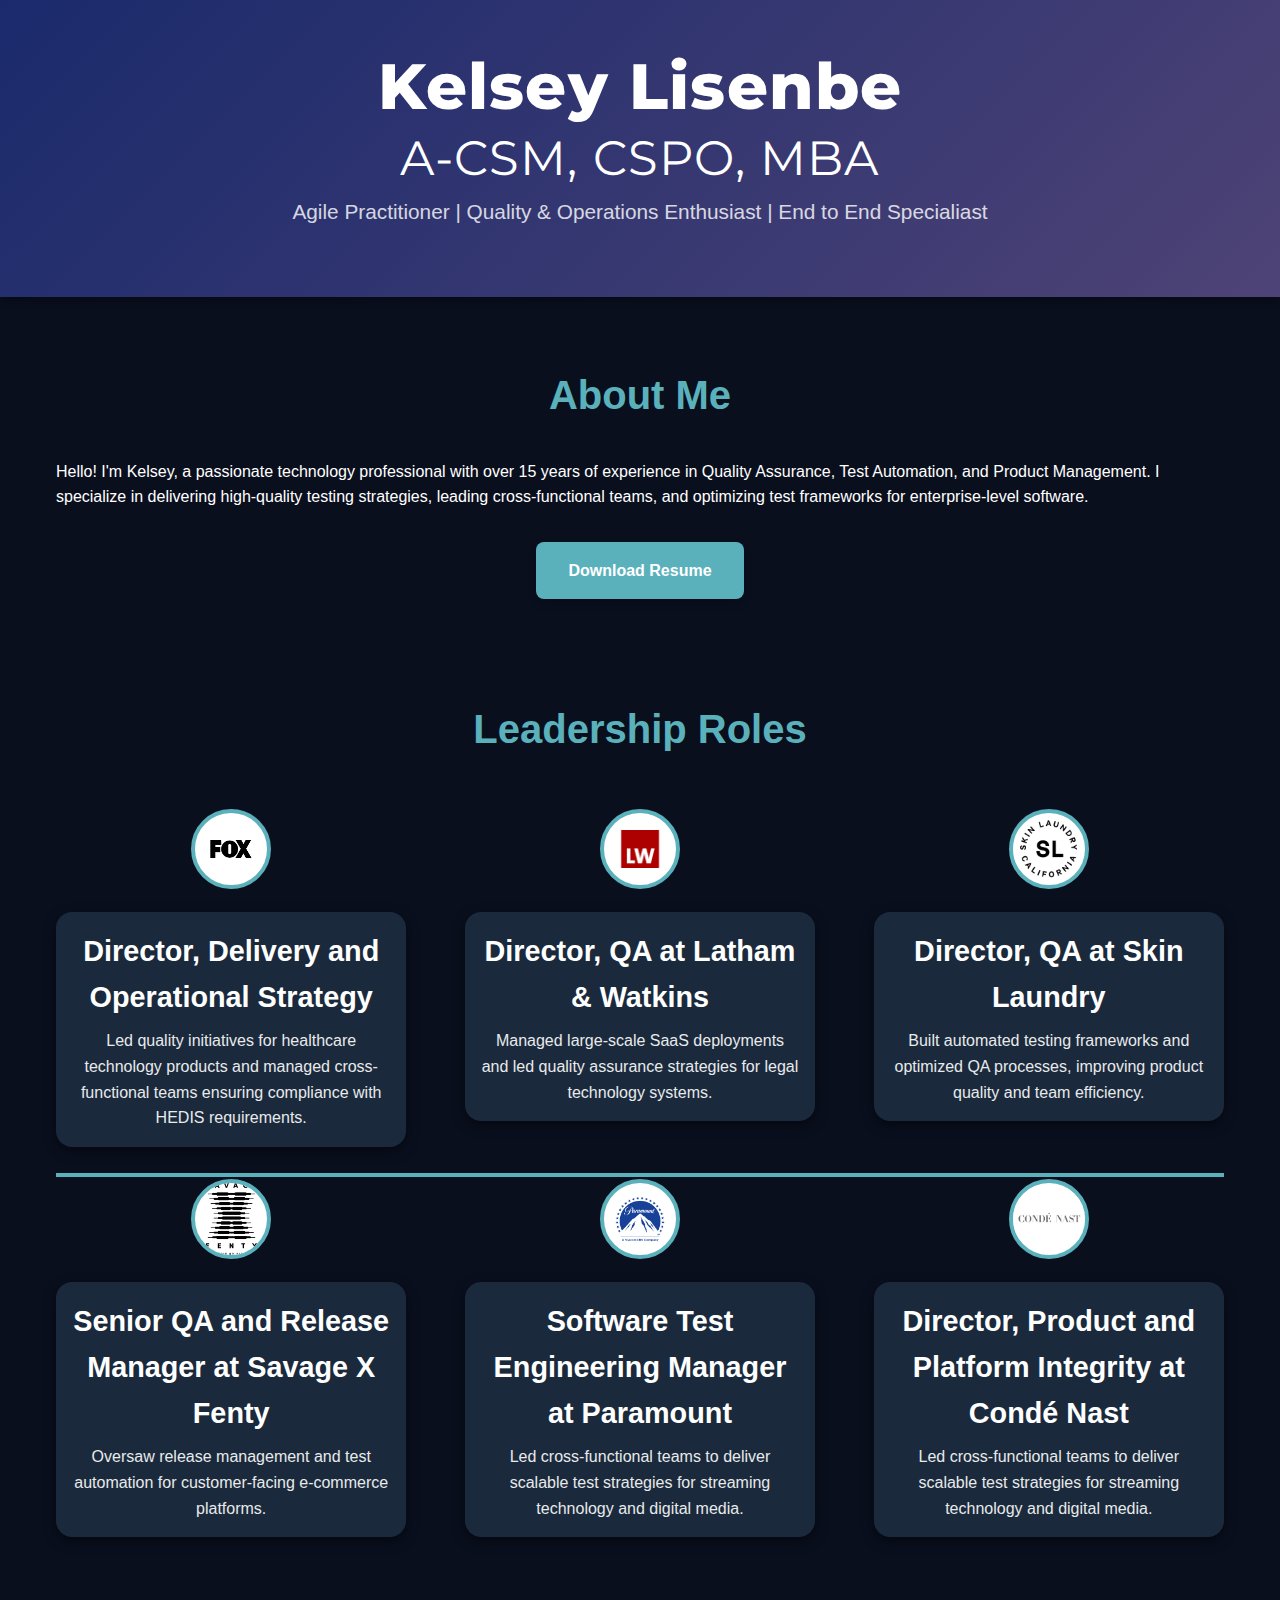
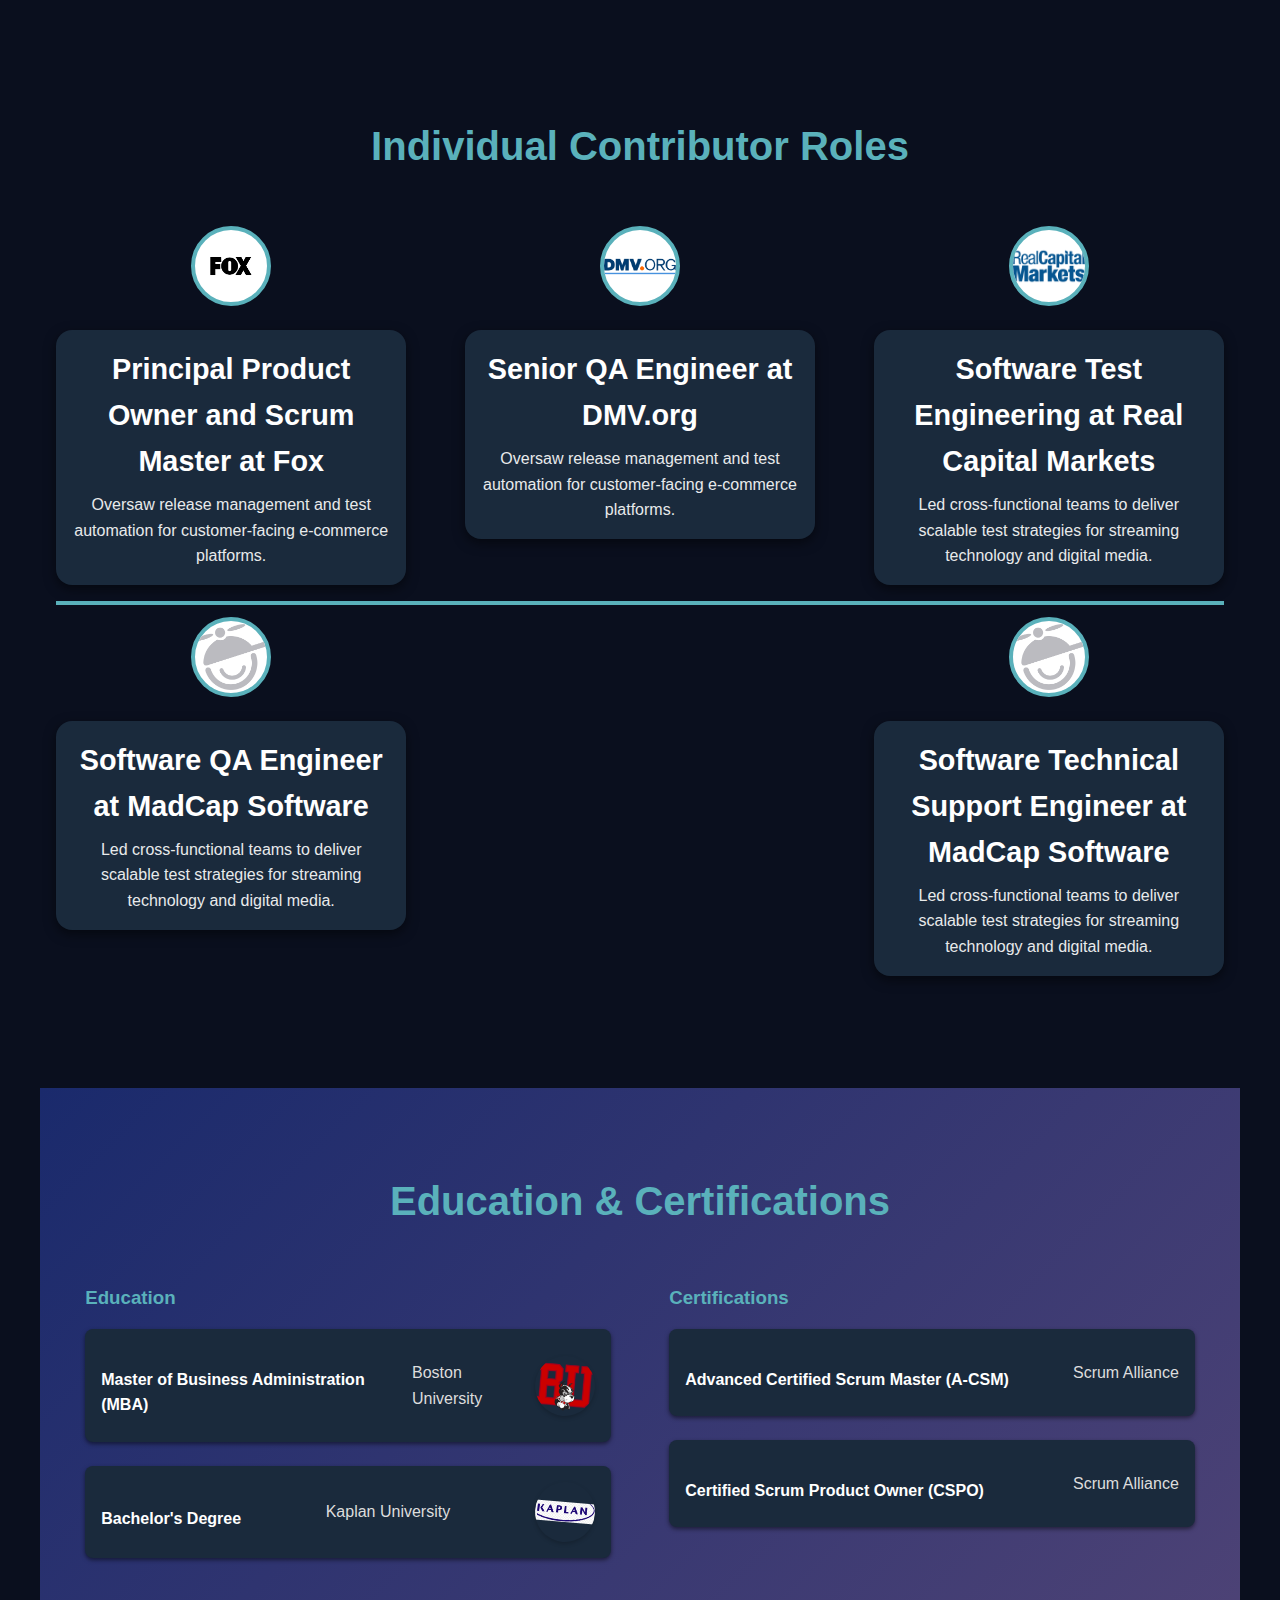
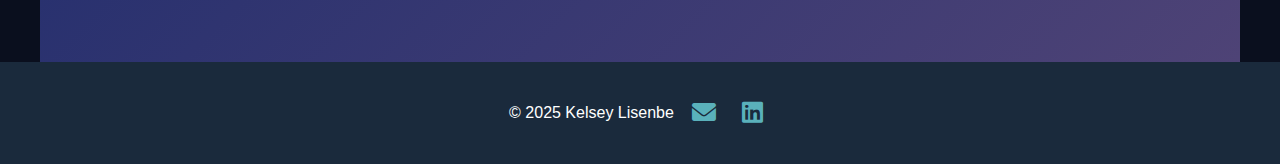
==== index.html @ da620f13 "styles, school image addition" ====
<!DOCTYPE html>
<html lang="en">
<head>
  <meta charset="UTF-8">
  <meta name="viewport" content="width=device-width, initial-scale=1.0">
  <title>Kelsey Lisenbe's Portfolio</title>
  <link rel="stylesheet" href="css/styles.css">
  <link rel="preconnect" href="https://fonts.googleapis.com">
  <link rel="apple-touch-icon" sizes="180x180" href="apple-touch-icon.png">
  <link rel="stylesheet" href="https://cdnjs.cloudflare.com/ajax/libs/font-awesome/6.0.0/css/all.min.css" integrity="sha512-9usAa10IRO0HhonpyAIVpjrylPvoDwiPUiKdWk5t3PyolY1cOd4DSE0Ga+ri4AuTroPR5aQvXU9xC6qOPnzFeg==" crossorigin="anonymous" referrerpolicy="no-referrer" />
<link rel="icon" type="image/png" sizes="32x32" href="favicon-32x32.png">
<link rel="icon" type="image/png" sizes="16x16" href="favicon-16x16.png">
<link rel="manifest" href="site.webmanifest">
<link rel="preconnect" href="https://fonts.gstatic.com" crossorigin>
<link href="https://fonts.googleapis.com/css2?family=Montserrat:wght@400;600&family=Roboto:wght@400;500&display=swap" rel="stylesheet">

</head>
<!-- Google tag (gtag.js) -->
<script async src="https://www.googletagmanager.com/gtag/js?id=G-4K4N33G98V"></script>
<script>
  window.dataLayer = window.dataLayer || [];
  function gtag(){dataLayer.push(arguments);}
  gtag('js', new Date());

  gtag('config', 'G-4K4N33G98V');
</script>
<body>

  <header>
    <h1>Kelsey Lisenbe<br><span class="certifications">A-CSM, CSPO, MBA</span></h1>
    <p> Agile Practitioner | Quality & Operations Enthusiast | End to End Specialiast</p>
</header>

<section id="about">
  <h2>About Me</h2>
  <p>Hello! I'm Kelsey, a passionate technology professional with over 15 years of experience in Quality Assurance, Test Automation, and Product Management. I specialize in delivering high-quality testing strategies, leading cross-functional teams, and optimizing test frameworks for enterprise-level software.</p>
  <div class="resume-container">
      <a href="./files/Kelsey Lisenbe_Ops.pdf" download="Kelsey_Lisenbe_Resume.pdf" class="resume-button">Download Resume</a>
  </div>
</section>


  <!-- Leadership Roles Timeline -->
  <section id="timeline-leadership" class="timeline-section">
    <h2>Leadership Roles</h2>
    <div class="timeline">

      <div class="timeline-item">
        <div class="timeline-icon">
          <img src="images/fox.png" alt="Insulet">
        </div>
        <div class="timeline-content">
          <h3>Director, Delivery and Operational Strategy</h3>
          <p>Led quality initiatives for healthcare technology products and managed cross-functional teams ensuring compliance with HEDIS requirements.</p>
        </div>
      </div>

   

      <div class="timeline-item">
        <div class="timeline-icon">
          <img src="images/latham-watkins.png" alt="Latham & Watkins">
        </div>
        <div class="timeline-content">
          <h3>Director, QA at Latham & Watkins</h3>
          <p>Managed large-scale SaaS deployments and led quality assurance strategies for legal technology systems.</p>
        </div>
      </div>

      <div class="timeline-item">
        <div class="timeline-icon">
          <img src="images/sl.png" alt="Skin Laundry">
        </div>
        <div class="timeline-content">
          <h3>Director, QA at Skin Laundry</h3>
          <p>Built automated testing frameworks and optimized QA processes, improving product quality and team efficiency.</p>
        </div>
      </div>

      <div class="timeline-item">
        <div class="timeline-icon">
          <img src="images/sxf.png" alt="Savage X Fenty">
        </div>
        <div class="timeline-content">
          <h3>Senior QA and Release Manager at Savage X Fenty</h3>
          <p>Oversaw release management and test automation for customer-facing e-commerce platforms.</p>
        </div>
      </div>

      <div class="timeline-item">
        <div class="timeline-icon">
          <img src="images/paramount.png" alt="Paramount">
        </div>
        <div class="timeline-content">
          <h3>Software Test Engineering Manager at Paramount</h3>
          <p>Led cross-functional teams to deliver scalable test strategies for streaming technology and digital media.</p>
        </div>
      </div>

      <div class="timeline-item">
        <div class="timeline-icon">
          <img src="images/cn.png" alt="Condé Nast">
        </div>
        <div class="timeline-content">
          <h3>Director, Product and Platform Integrity at Condé Nast</h3>
          <p>Led cross-functional teams to deliver scalable test strategies for streaming technology and digital media.</p>
        </div>
      </div>

    </div>
  </section>

  <!-- Individual Contributor Roles Timeline -->
  <section id="timeline-ic" class="timeline-section">
    <h2>Individual Contributor Roles</h2>
    <div class="timeline">

        <div class="timeline-item">
            <div class="timeline-icon">
              <img src="images/fox.png" alt="fox">
            </div>
            <div class="timeline-content">
              <h3>Principal Product Owner and Scrum Master at Fox</h3>
              <p>Oversaw release management and test automation for customer-facing e-commerce platforms.</p>
            </div>
          </div>


      <div class="timeline-item">
        <div class="timeline-icon">
          <img src="images/dmvorg.gif" alt="dmv.org">
        </div>
        <div class="timeline-content">
          <h3>Senior QA Engineer at DMV.org</h3>
          <p>Oversaw release management and test automation for customer-facing e-commerce platforms.</p>
        </div>
      </div>

      <div class="timeline-item">
        <div class="timeline-icon">
          <img src="images/rcm.png" alt="Real Capital Markets">
        </div>
        <div class="timeline-content">
          <h3>Software Test Engineering at Real Capital Markets</h3>
          <p>Led cross-functional teams to deliver scalable test strategies for streaming technology and digital media.</p>
        </div>
      </div>

      <div class="timeline-item">
        <div class="timeline-icon">
          <img src="images/mc.png" alt="Madcap Software">
        </div>
        <div class="timeline-content">
          <h3>Software QA Engineer at MadCap Software</h3>
          <p>Led cross-functional teams to deliver scalable test strategies for streaming technology and digital media.</p>
        </div>
      </div>
      

      <div class="timeline-item">
        <div class="timeline-icon">
          <img src="images/mc.png" alt="Madcap Software">
        </div>
        <div class="timeline-content">
          <h3>Software Technical Support Engineer at MadCap Software</h3>
          <p>Led cross-functional teams to deliver scalable test strategies for streaming technology and digital media.</p>
        </div>
      </div>

      


    </div>
  </section>

  <section id="education-certifications" class="section">
    <h2>Education & Certifications</h2>
    <div class="education-certifications-container">
        <div class="education">
            <h3>Education</h3>
            <div class="item">
                <h4>Master of Business Administration (MBA)</h4>
                <p>Boston University</p>
                <div class="image-container">
                    <img src="images/Boston-U.png" alt="Boston University Logo">
                </div>
            </div>
            <div class="item">
                <h4>Bachelor's Degree</h4>
                <p>Kaplan University</p>
                <div class="image-container">
                    <img src="images/kaplan.png" alt="Kaplan University Logo">
                </div>
            </div>
        </div>
        <div class="certification-list">
            <h3>Certifications</h3>
            <div class="item">
                <h4>Advanced Certified Scrum Master (A-CSM)</h4>
                <p>Scrum Alliance</p>
            </div>
            <div class="item">
                <h4>Certified Scrum Product Owner (CSPO)</h4>
                <p>Scrum Alliance</p>
            </div>
        </div>
    </div>
    </section>

<footer>
  <p>&copy; 2025 Kelsey Lisenbe
      <a href="mailto:klbrynn@gmail.com" title="Email Me">
          <i class="fas fa-envelope"></i>
      </a>
      <a href="https://www.linkedin.com/in/kelseylisenbe" title="LinkedIn">
          <i class="fab fa-linkedin"></i>
      </a>
  </p>
</footer>



</body>
</html>
---- css/styles.css ----
body {
  font-family: 'Arial', sans-serif;
  margin: 0;
  padding: 0;
  background: #0A0F1E;
  color: #fff;
  line-height: 1.6;
  overflow-x: hidden;
  box-sizing: border-box;
}

header h1 .certifications {
  display: block;
  /* Ensures it takes up its own line */
  margin-top: 5px;
  /* Adds space between name and certs */
  font-size: 0.75em;
  font-weight: normal;
}

*,
*::before,
*::after {
  box-sizing: inherit;
}

header {
  text-align: center;
  padding: 3rem 1rem;
  /* Increased padding for better spacing */
  background: linear-gradient(135deg, #1A2A6C, #4E4376);
  box-shadow: 0 4px 8px rgba(0, 0, 0, 0.3);
  transition: padding 0.3s ease;
}

header h1 {
  font-family: 'Montserrat', sans-serif;
  /* Modern font */
  font-size: clamp(2.5rem, 6vw, 4rem);
  /* Fluid font size */
  margin: 0 0 0.5rem 0;
  /* Added bottom margin */
  font-weight: 800;
  letter-spacing: 1.2px;
  line-height: 1.2;
  transition: font-size 0.3s ease;
}

header p {
  font-family: 'Raleway', sans-serif;
  /* Modern font */
  font-size: clamp(1rem, 2.5vw, 1.3rem);
  /* Fluid font size */
  margin-top: 0.5rem;
  opacity: 0.8;
  transition: font-size 0.3s ease;
}

section {
  padding: 2rem 1rem;
  max-width: 1200px;
  margin: 0 auto;
}

h2 {
  text-align: center;
  font-size: 2.5rem;
  margin-bottom: 2rem;
  color: #5AB1BB;
  font-weight: 900;
}

.timeline-section {
  margin-bottom: 4rem;
}

.timeline {
  display: flex;
  justify-content: space-between;
  position: relative;
  flex-wrap: wrap;
}

.timeline::before {
  content: '';
  position: absolute;
  top: 50%;
  left: 0;
  right: 0;
  height: 4px;
  background: #5AB1BB;
  z-index: 1;
}

.timeline-item {
  position: relative;
  width: 30%;
  margin: 1rem 0;
  text-align: center;
  z-index: 2;
  transition: transform 0.3s ease;
}

.timeline-item:hover {
  transform: translateY(-10px);
}

.timeline-icon img {
  width: 80px;
  height: 80px;
  border-radius: 50%;
  border: 4px solid #5AB1BB;
  background: #fff;
  object-fit: contain;
}

.timeline-content {
  background: #1A2A3C;
  padding: 1rem;
  border-radius: 16px;
  box-shadow: 0 4px 12px rgba(0, 0, 0, 0.5);
  margin-top: 1rem;
}

.timeline-content h3 {
  margin: 0 0 0.5rem;
  font-size: 1.8rem;
  font-weight: 800;
}

.timeline-content p {
  margin: 0;
  font-size: 1rem;
  opacity: 0.9;
}

footer {
  text-align: center;
  padding: 1rem 0;
  background: #1A2A3C;
}

.item {
  display: flex; /* Use flexbox for layout */
  align-items: center; /* Vertically align items */
  justify-content: space-between; /* Distribute space evenly */
  position: relative;
  padding: 1rem;
  background-color: #1A2A3C;
  border-radius: 8px;
  box-shadow: 0 2px 4px rgba(0, 0, 0, 0.5);
  margin-bottom: 1.5rem;
}

.item h4 {
  margin-bottom: 0.5rem;
  font-weight: 600;
  color: white;
}

.item p {
  margin: 0;
  color: #ddd;
}

.image-container {
  width: 60px; /* Adjust as needed */
  height: 60px; /* Adjust as needed */
  border-radius: 50%;
  overflow: hidden;
  transform: rotate(5deg);
  box-shadow: 0 2px 4px rgba(0, 0, 0, 0.2);
  flex-shrink: 0; /* Prevent image container from shrinking */
}

.image-container img {
  width: 100%;
  height: 100%;
  object-fit: contain;
}

/* Responsive Design (adjust as needed) */
@media (max-width: 768px) {
  .image-container {
      width: 50px;
      height: 50px;
      transform: rotate(0); /* Remove rotation on mobile */
  }
}

/* Responsive Design */
@media (max-width: 1024px) {
  .timeline-item {
    width: 45%;
    text-align: center;
    padding-left: 0;
  }
}

@media (max-width: 768px) {
  header {
    padding: 2.5rem 1rem;
  }

  header h1 {
    margin-bottom: 0.3rem;
  }

  .timeline {
    flex-direction: column;
    gap: 1.5rem;
  }

  .timeline::before {
    left: 50%;
    right: auto;
    height: calc(100% - 2rem);
    width: 4px;
    transform: translateX(-50%);
    top: 0;
  }

  .timeline-item {
    width: 100%;
    padding-left: 0;
    text-align: center;
  }

  .timeline-item:first-child {
    margin-top: 0;
  }

  .timeline-icon img {
    width: 70px;
    height: 70px;
  }
}

@media (max-width: 480px) {
  header {
    padding: 2rem 1rem;
  }

  header h1 {
    margin-bottom: 0.2rem;
  }

  .timeline-content h3 {
    font-size: 1.5rem;
  }

  .timeline-content p {
    font-size: 0.9rem;
  }

  .timeline-item {
    padding-left: 0;
    text-align: center;
  }

  .timeline-icon img {
    width: 60px;
    height: 60px;
  }

  .timeline::before {
    height: calc(100% - 2rem);
    top: 0;
  }
}

#actions {
  text-align: center;
  padding: 2rem 1rem;
}

.actions-container {
  display: inline-block;
  /* Makes it take only needed space */
}

.resume-button {
  display: inline-block;
  padding: 1rem 2rem;
  background-color: #5AB1BB;
  /* Or any color you like */
  color: white;
  text-decoration: none;
  border-radius: 8px;
  font-weight: 600;
  transition: background-color 0.3s ease, transform 0.2s ease;
  box-shadow: 0 4px 8px rgba(0, 0, 0, 0.2);
}

.resume-button:hover {
  background-color: #4A98A2;
  /* Slightly darker on hover */
  transform: translateY(-3px);
  box-shadow: 0 6px 10px rgba(0, 0, 0, 0.3);
}

/* Mobile Responsiveness */
@media (max-width: 600px) {
  .resume-button {
    padding: 0.8rem 1.5rem;
    font-size: 0.9rem;
  }
}

#about {
  position: relative;
  /* Needed for absolute positioning of button on smaller screens*/
}

.resume-container {
  text-align: center;
  /* Center the button */
  margin-top: 2rem;
  /* Add some space above the button */
}

.resume-button {
  display: inline-block;
  padding: 1rem 2rem;
  background-color: #5AB1BB;
  color: white;
  text-decoration: none;
  border-radius: 8px;
  font-weight: 600;
  transition: background-color 0.3s ease, transform 0.2s ease;
  box-shadow: 0 4px 8px rgba(0, 0, 0, 0.2);
}

.resume-button:hover {
  background-color: #4A98A2;
  transform: translateY(-3px);
  box-shadow: 0 6px 10px rgba(0, 0, 0, 0.3);
}

/* Mobile Responsiveness */
@media (max-width: 600px) {
  .resume-button {
    padding: 0.8rem 1.5rem;
    font-size: 0.9rem;
  }

  .resume-container {
    position: absolute;
    bottom: 10px;
    left: 50%;
    transform: translateX(-50%);
    width: 100%;
  }

  #about p {
    margin-bottom: 70px;
    /* give space for the button */
  }
}

footer a {
  color: #5AB1BB;
  /* A color that matches your theme */
  text-decoration: none;
  /* Remove underline */
  font-weight: 600;
  /* Make it slightly bolder */
  transition: color 0.3s ease;
  /* Smooth color transition on hover */
}

footer a:hover {
  color: #4A98A2;
  /* Slightly darker on hover */
}


#education-certifications {
  background: linear-gradient(135deg, #1A2A6C, #4E4376);
  /* matching header gradient */
  padding: 3rem 1rem;
  color: white;
  /* matching header text color */
}

#education-certifications h2 {
  text-align: center;
  margin-bottom: 2rem;
  color: #5AB1BB;
  font-weight: 700;
}

.education-certifications-container {
  display: flex;
  justify-content: space-around;
  flex-wrap: wrap;
  max-width: 1200px;
  margin: 0 auto;
}

.education,
.certification-list {
  width: 45%;
  margin-bottom: 2rem;
}

.education h3,
.certification-list h3 {
  font-weight: 600;
  margin-bottom: 1rem;
  color: #5AB1BB;
}

.item {
  margin-bottom: 1.5rem;
  padding: 1rem;
  background-color: #1A2A3C;
  /* matching timeline item background */
  border-radius: 8px;
  box-shadow: 0 2px 4px rgba(0, 0, 0, 0.5);
}

.item h4 {
  margin-bottom: 0.5rem;
  font-weight: 600;
  color: white;
}

.item p {
  margin: 0;
  color: #ddd;
}

/* Responsive Design */
@media (max-width: 768px) {

  .education,
  .certification-list {
    width: 100%;
  }

  @media (max-width: 768px) {
    .image-container {
      position: static;
      /* Remove absolute positioning on mobile */
      margin-top: 1rem;
      width: 60px;
      height: 60px;
      transform: rotate(0);
      /* Remove rotation on mobile */
    }
  }
}

footer a {
  color: #5AB1BB;
  text-decoration: none;
  font-size: 1.5rem;
  /* Adjust icon size */
  margin: 0 0.5rem;
  /* Add spacing between icons */
  transition: color 0.3s ease;
}

footer a:hover {
  color: #4A98A2;
}

footer p {
  display: flex;
  /*Use flexbox to align items*/
  justify-content: center;
  /*center the icons*/
  align-items: center;
  /*center the icons*/
  gap: 10px;
  /* add space between text and icons */
}
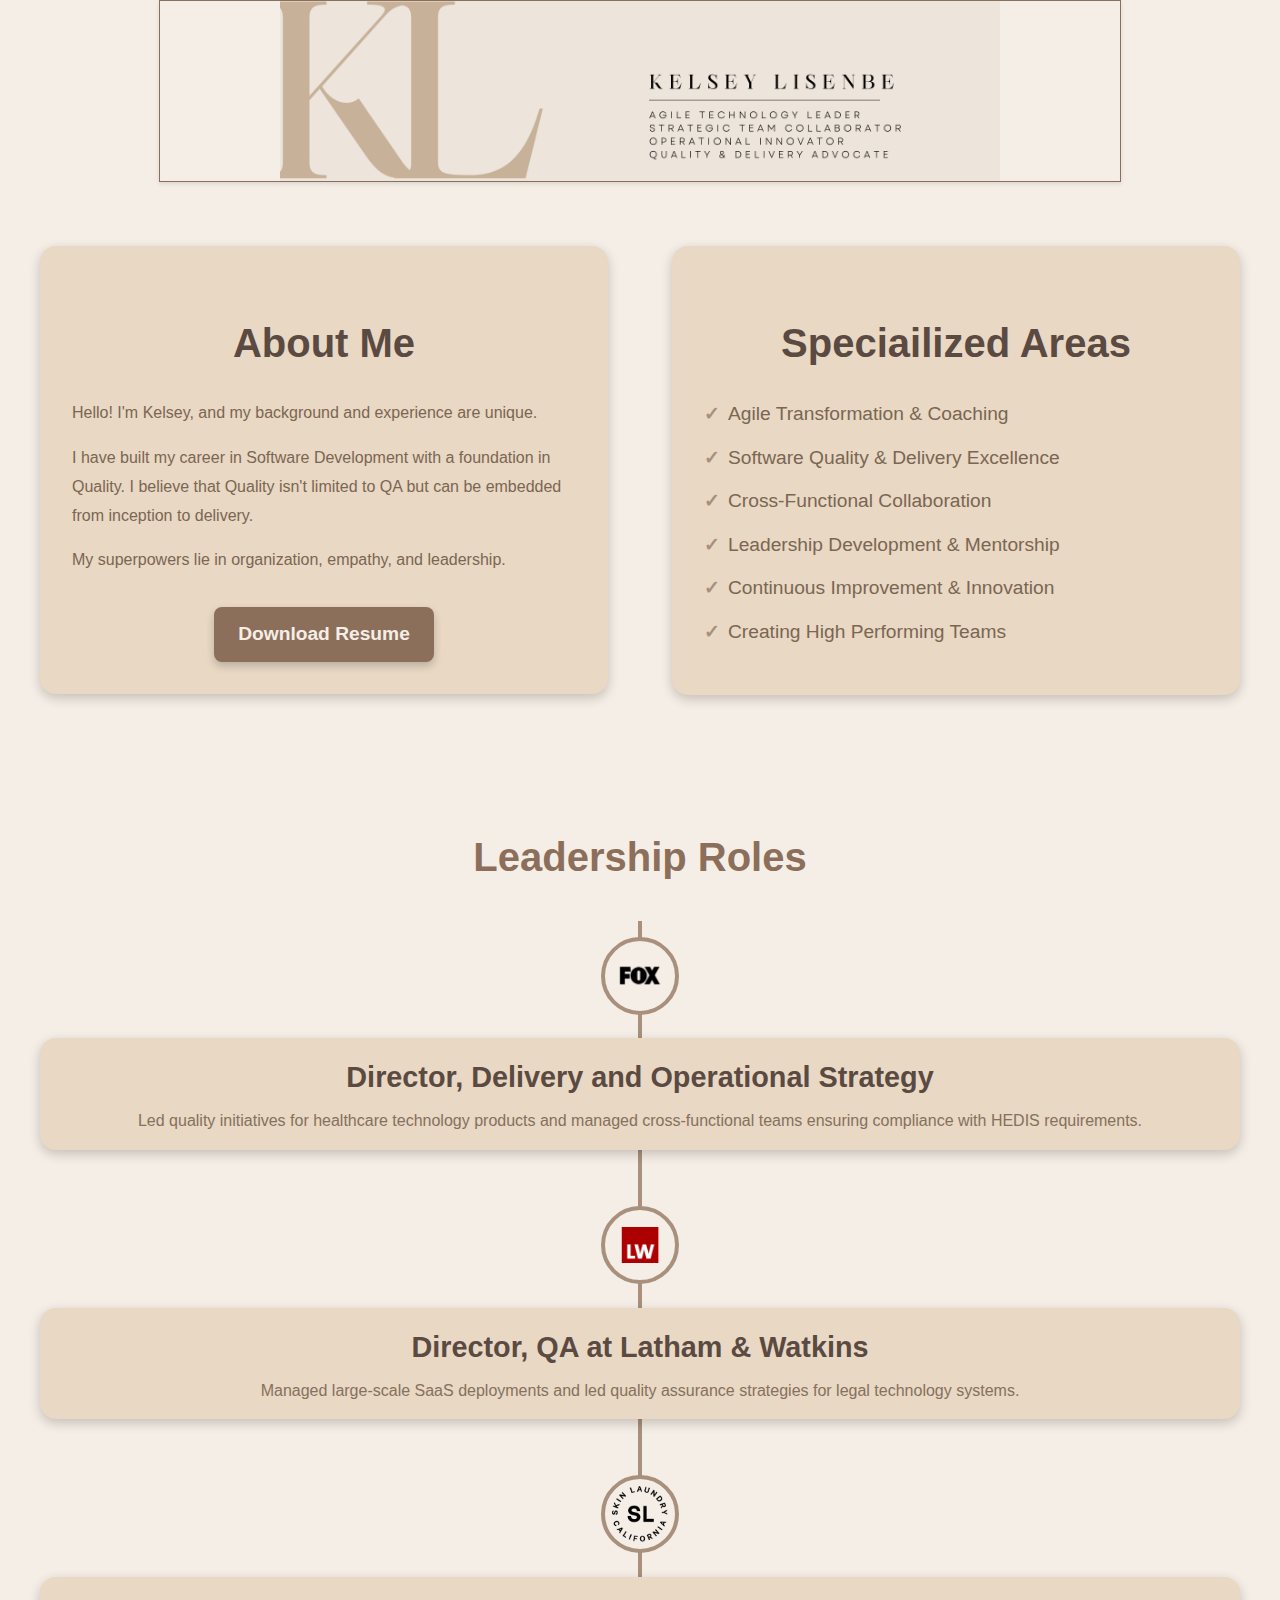
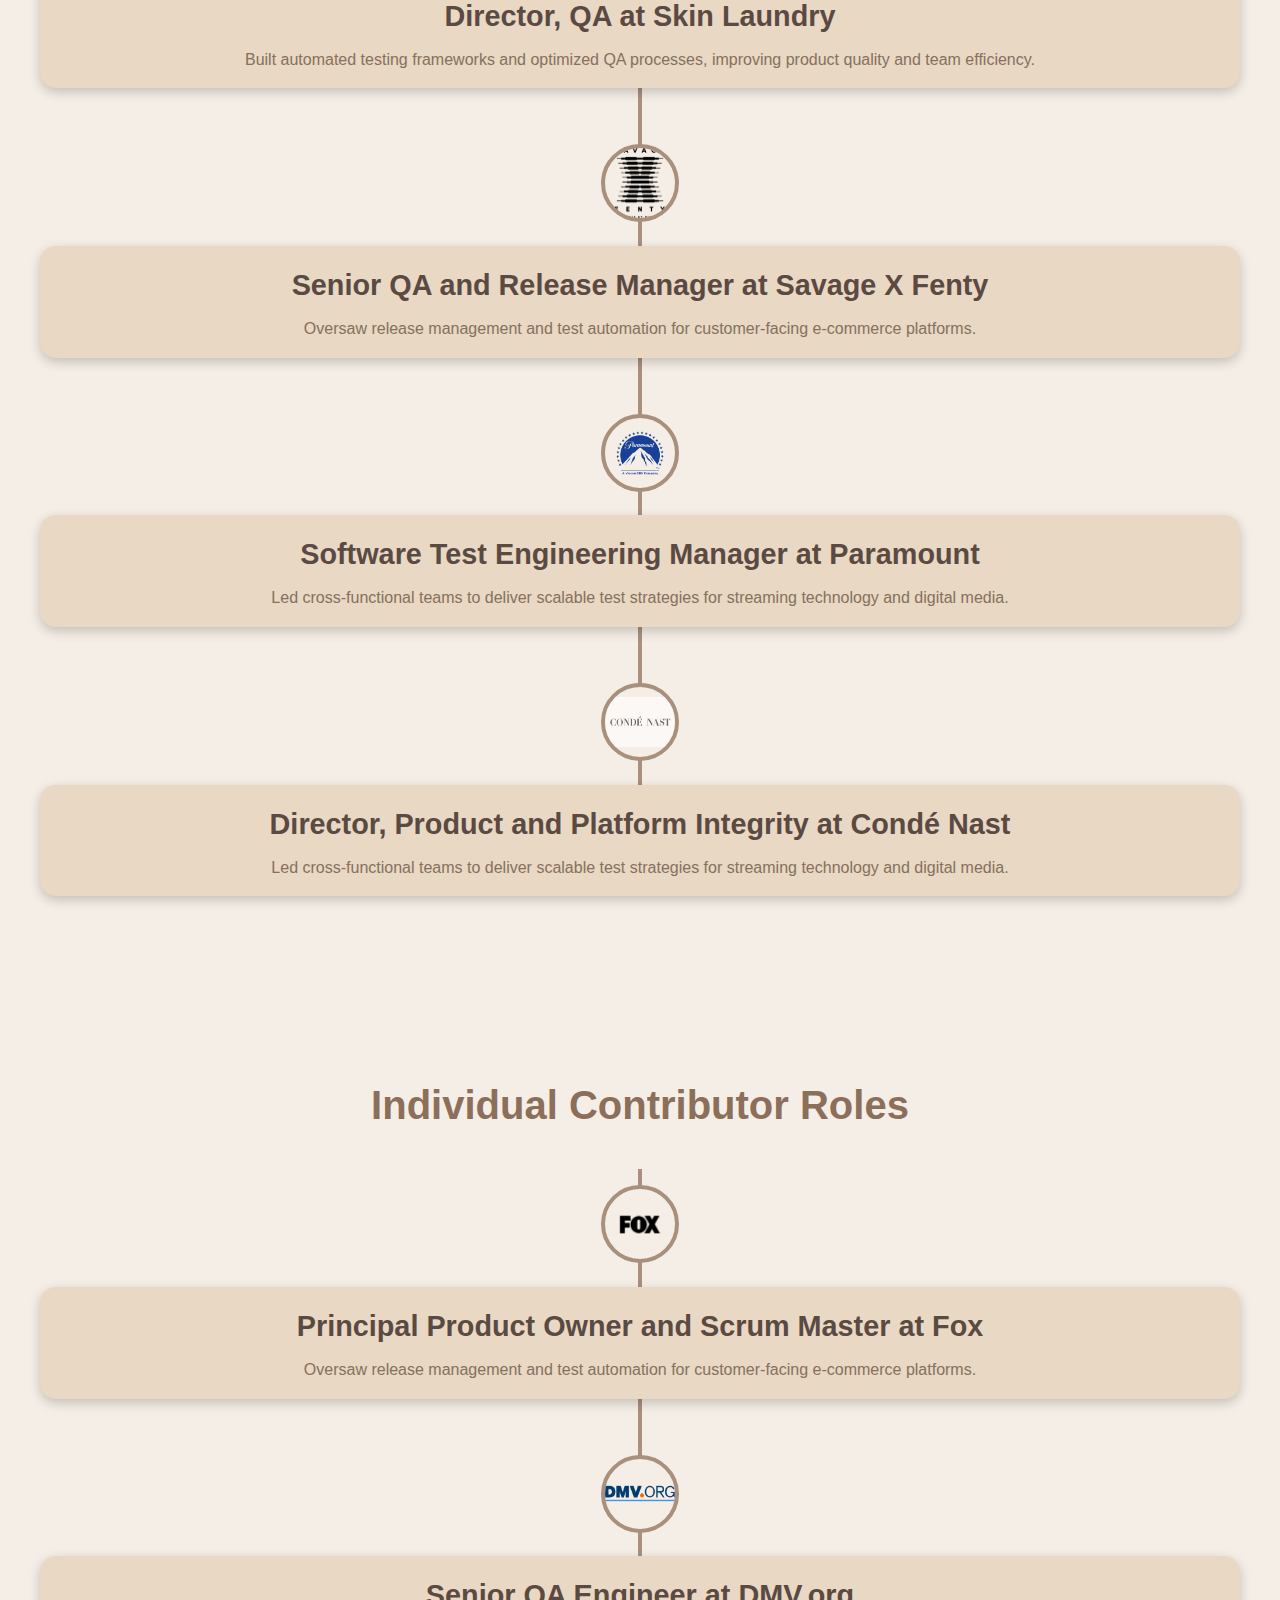
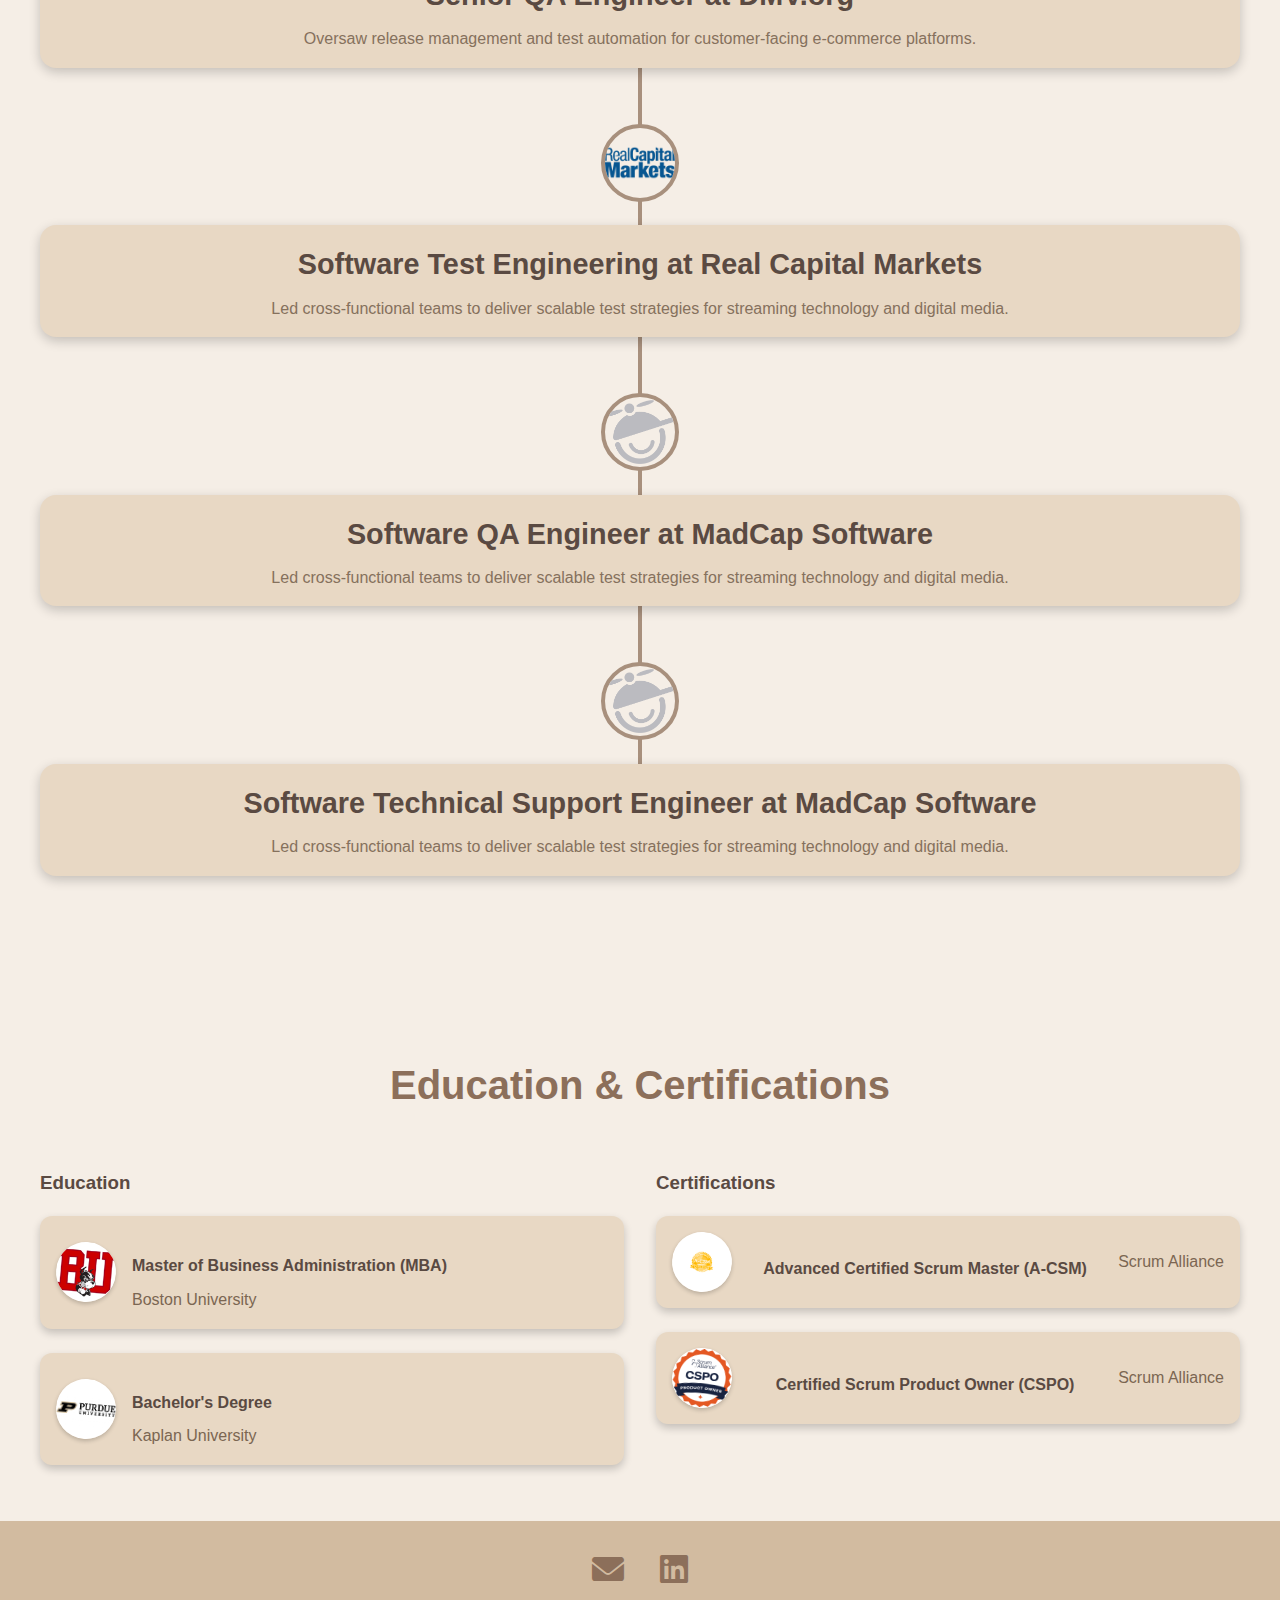
==== commit ab6e9afc: "certs upload, style revamp" ====
--- a/index.html
+++ b/index.html
@@ -27,15 +27,32 @@
 <body>
 
   <header>
-    <h1>Kelsey Lisenbe<br><span class="certifications">A-CSM, CSPO, MBA</span></h1>
-    <p> Agile Practitioner | Quality & Operations Enthusiast | End to End Specialiast</p>
-</header>
-
-<section id="about">
-  <h2>About Me</h2>
-  <p>Hello! I'm Kelsey, a passionate technology professional with over 15 years of experience in Quality Assurance, Test Automation, and Product Management. I specialize in delivering high-quality testing strategies, leading cross-functional teams, and optimizing test frameworks for enterprise-level software.</p>
-  <div class="resume-container">
+    <img src="images/Kelsey Lisenbe (1).png" class="banner">
+   </header>
+
+<section id="about-container">
+  <!-- Left Section: About -->
+  <div id="about">
+    <h2>About Me</h2>
+    <p>Hello! I'm Kelsey, and my background and experience are unique.</p>
+    <p>I have built my career in Software Development with a foundation in Quality. I believe that Quality isn't limited to QA but can be embedded from inception to delivery.</p>
+    <p>My superpowers lie in organization, empathy, and leadership.</p>
+    <div class="resume-container">
       <a href="./files/Kelsey Lisenbe_Ops.pdf" download="Kelsey_Lisenbe_Resume.pdf" class="resume-button">Download Resume</a>
+    </div>
+  </div>
+
+  <!-- Right Section: Focus Areas -->
+  <div id="focus-areas">
+    <h2>Speciailized Areas</h2>
+    <ul>
+      <li>Agile Transformation & Coaching</li>
+      <li>Software Quality & Delivery Excellence</li>
+      <li>Cross-Functional Collaboration</li>
+      <li>Leadership Development & Mentorship</li>
+      <li>Continuous Improvement & Innovation</li>
+      <li>Creating High Performing Teams</li>
+    </ul>
   </div>
 </section>
 
@@ -176,41 +193,56 @@
   <section id="education-certifications" class="section">
     <h2>Education & Certifications</h2>
     <div class="education-certifications-container">
+        <!-- Education Section -->
         <div class="education">
             <h3>Education</h3>
             <div class="item">
-                <h4>Master of Business Administration (MBA)</h4>
-                <p>Boston University</p>
                 <div class="image-container">
                     <img src="images/Boston-U.png" alt="Boston University Logo">
                 </div>
-            </div>
-            <div class="item">
-                <h4>Bachelor's Degree</h4>
-                <p>Kaplan University</p>
+                <div class="text-content">
+                    <h4>Master of Business Administration (MBA)</h4>
+                    <p>Boston University</p>
+                </div>
+            </div>
+            <div class="item">
                 <div class="image-container">
-                    <img src="images/kaplan.png" alt="Kaplan University Logo">
-                </div>
-            </div>
-        </div>
+                    <img src="images/purdue.png" alt="Kaplan University Logo">
+                </div>
+                <div class="text-content">
+                    <h4>Bachelor's Degree</h4>
+                    <p>Kaplan University</p>
+                </div>
+            </div>
+        </div>
+
+        <!-- Certifications Section -->
         <div class="certification-list">
             <h3>Certifications</h3>
             <div class="item">
+              <div class="image-container">
+                <img src="images/acsm.png" alt="Advanced Certified Scrum Master">
+            </div class="text-content">
                 <h4>Advanced Certified Scrum Master (A-CSM)</h4>
                 <p>Scrum Alliance</p>
             </div>
             <div class="item">
+              <div class="image-container">
+                <img src="images/sa-cspo-600.webp" alt="Certified Product Owner">
+            </div class="text-content">
                 <h4>Certified Scrum Product Owner (CSPO)</h4>
                 <p>Scrum Alliance</p>
             </div>
         </div>
     </div>
-    </section>
+</section>
+
+
 
 <footer>
-  <p>&copy; 2025 Kelsey Lisenbe
+  <p>
       <a href="mailto:klbrynn@gmail.com" title="Email Me">
-          <i class="fas fa-envelope"></i>
+          <i class="fa	 fa-envelope"></i>
       </a>
       <a href="https://www.linkedin.com/in/kelseylisenbe" title="LinkedIn">
           <i class="fab fa-linkedin"></i>
--- a/css/styles.css
+++ b/css/styles.css
@@ -2,58 +2,47 @@
   font-family: 'Arial', sans-serif;
   margin: 0;
   padding: 0;
-  background: #0A0F1E;
-  color: #fff;
+  background: #F5EEE6;
+  color: #5A4A42;
   line-height: 1.6;
   overflow-x: hidden;
   box-sizing: border-box;
 }
 
-header h1 .certifications {
-  display: block;
-  /* Ensures it takes up its own line */
-  margin-top: 5px;
-  /* Adds space between name and certs */
-  font-size: 0.75em;
-  font-weight: normal;
-}
-
-*,
-*::before,
-*::after {
-  box-sizing: inherit;
-}
-
 header {
   text-align: center;
-  padding: 3rem 1rem;
-  /* Increased padding for better spacing */
-  background: linear-gradient(135deg, #1A2A6C, #4E4376);
-  box-shadow: 0 4px 8px rgba(0, 0, 0, 0.3);
+  box-shadow: 0 2px 4px rgba(0, 0, 0, 0.1);
+  border: 1px solid #8C6F5A;
   transition: padding 0.3s ease;
+  max-width: 75%;
+  margin: 0 auto;
 }
 
 header h1 {
   font-family: 'Montserrat', sans-serif;
-  /* Modern font */
   font-size: clamp(2.5rem, 6vw, 4rem);
-  /* Fluid font size */
   margin: 0 0 0.5rem 0;
-  /* Added bottom margin */
   font-weight: 800;
   letter-spacing: 1.2px;
   line-height: 1.2;
+  color: #5A4A42;
   transition: font-size 0.3s ease;
 }
 
 header p {
   font-family: 'Raleway', sans-serif;
-  /* Modern font */
   font-size: clamp(1rem, 2.5vw, 1.3rem);
-  /* Fluid font size */
   margin-top: 0.5rem;
-  opacity: 0.8;
+  opacity: 0.9;
+  color: #7B6652;
   transition: font-size 0.3s ease;
+}
+
+.banner {
+  max-width: 75%;
+  height: auto;
+  display: block;
+  margin: 0 auto;
 }
 
 section {
@@ -66,7 +55,7 @@
   text-align: center;
   font-size: 2.5rem;
   margin-bottom: 2rem;
-  color: #5AB1BB;
+  color: #8C6F5A;
   font-weight: 900;
 }
 
@@ -88,7 +77,7 @@
   left: 0;
   right: 0;
   height: 4px;
-  background: #5AB1BB;
+  background: #A8907D;
   z-index: 1;
 }
 
@@ -109,16 +98,16 @@
   width: 80px;
   height: 80px;
   border-radius: 50%;
-  border: 4px solid #5AB1BB;
-  background: #fff;
+  border: 4px solid #A8907D;
+  background: #F5EEE6;
   object-fit: contain;
 }
 
 .timeline-content {
-  background: #1A2A3C;
+  background: #E8D8C4;
   padding: 1rem;
   border-radius: 16px;
-  box-shadow: 0 4px 12px rgba(0, 0, 0, 0.5);
+  box-shadow: 0 4px 12px rgba(0, 0, 0, 0.2);
   margin-top: 1rem;
 }
 
@@ -126,85 +115,176 @@
   margin: 0 0 0.5rem;
   font-size: 1.8rem;
   font-weight: 800;
+  color: #5A4A42;
 }
 
 .timeline-content p {
   margin: 0;
   font-size: 1rem;
   opacity: 0.9;
+  color: #7B6652;
+}
+
+.education-section {
+  margin-top: 4rem;
+}
+
+.education-container {
+  display: flex;
+  flex-wrap: wrap;
+  justify-content: space-around;
+  gap: 2rem;
+}
+
+.education-item {
+  background: #E8D8C4;
+  border-radius: 16px;
+  box-shadow: 0 4px 12px rgba(0, 0, 0, 0.2);
+  overflow: hidden;
+  max-width: 350px;
+  text-align: center;
+  transition: transform 0.3s ease;
+}
+
+.education-item:hover {
+  transform: translateY(-10px);
+}
+
+.education-image img {
+  width: 100%;
+  height: auto;
+  object-fit: cover;
+}
+
+.education-content {
+  padding: 1rem;
+}
+
+.education-content h3 {
+  font-size: 1.8rem;
+  font-weight: 800;
+  color: #5A4A42;
+  margin: 0 0 0.5rem;
+}
+
+.education-content p {
+  margin: 0;
+  font-size: 1rem;
+  color: #7B6652;
 }
 
 footer {
   text-align: center;
   padding: 1rem 0;
-  background: #1A2A3C;
+  background: #D2BBA0;
+}
+
+footer .fa {
+  font-size: 2rem; /* Adjust this size as needed */
+  margin: 0 1rem; /* Add spacing around the icons */
+}
+
+footer .fab {
+  font-size: 2rem; /* Adjust this size as needed */
+  margin: 0 1rem; /* Add spacing around the icons */
+}
+
+footer a {
+  color: #8C6F5A;
+  text-decoration: none;
+  font-weight: 600;
+  transition: color 0.3s ease;
+}
+
+footer a:hover {
+  color: #A8907D;
 }
 
 .item {
-  display: flex; /* Use flexbox for layout */
-  align-items: center; /* Vertically align items */
-  justify-content: space-between; /* Distribute space evenly */
+  display: flex;
+  align-items: center;
+  justify-content: space-between;
   position: relative;
   padding: 1rem;
-  background-color: #1A2A3C;
+  background-color: #E8D8C4;
   border-radius: 8px;
-  box-shadow: 0 2px 4px rgba(0, 0, 0, 0.5);
+  box-shadow: 0 2px 4px rgba(0, 0, 0, 0.2);
   margin-bottom: 1.5rem;
 }
 
 .item h4 {
   margin-bottom: 0.5rem;
   font-weight: 600;
-  color: white;
+  color: #5A4A42;
 }
 
 .item p {
   margin: 0;
-  color: #ddd;
+  color: #7B6652;
 }
 
 .image-container {
-  width: 60px; /* Adjust as needed */
-  height: 60px; /* Adjust as needed */
+  width: 60px;
+  height: 60px;
   border-radius: 50%;
   overflow: hidden;
   transform: rotate(5deg);
   box-shadow: 0 2px 4px rgba(0, 0, 0, 0.2);
-  flex-shrink: 0; /* Prevent image container from shrinking */
+  flex-shrink: 0;
 }
 
 .image-container img {
   width: 100%;
   height: 100%;
   object-fit: contain;
-}
-
-/* Responsive Design (adjust as needed) */
+  background: white;
+}
+
 @media (max-width: 768px) {
-  .image-container {
-      width: 50px;
-      height: 50px;
-      transform: rotate(0); /* Remove rotation on mobile */
-  }
-}
-
-/* Responsive Design */
-@media (max-width: 1024px) {
-  .timeline-item {
-    width: 45%;
-    text-align: center;
-    padding-left: 0;
-  }
-}
-
-@media (max-width: 768px) {
-  header {
-    padding: 2.5rem 1rem;
-  }
-
-  header h1 {
-    margin-bottom: 0.3rem;
-  }
+    
+  .banner {
+    max-width: 100%;
+    }
+  
+    #about-container {
+      flex-direction: column;
+      gap: 2rem;
+    }
+  
+    #about, #focus-areas {
+      padding: 1.5rem;
+      text-align: center;
+      align-self: center;
+    }
+  
+    #about h2, #focus-areas h2 {
+      font-size: 2rem;
+    }
+  
+    #focus-areas ul {
+      display: inline-block;
+      text-align: center;
+    }
+  
+    #focus-areas li {
+      font-size: 1rem;
+    }
+    .resume-button {
+      font-size: 1rem;
+      padding: 0.5rem 1rem;
+    }
+
+    footer .fa .fab{
+        font-size: 1.5rem; /* Slightly smaller on mobile for better fit */
+      }
+
+  header{
+    max-width: 78%;
+  }
+
+
+  }
+  
 
   .timeline {
     flex-direction: column;
@@ -222,94 +302,53 @@
 
   .timeline-item {
     width: 100%;
-    padding-left: 0;
-    text-align: center;
-  }
-
-  .timeline-item:first-child {
-    margin-top: 0;
   }
 
   .timeline-icon img {
     width: 70px;
     height: 70px;
   }
-}
-
-@media (max-width: 480px) {
-  header {
-    padding: 2rem 1rem;
-  }
-
-  header h1 {
-    margin-bottom: 0.2rem;
-  }
-
-  .timeline-content h3 {
-    font-size: 1.5rem;
-  }
-
-  .timeline-content p {
-    font-size: 0.9rem;
-  }
-
-  .timeline-item {
-    padding-left: 0;
-    text-align: center;
-  }
-
-  .timeline-icon img {
-    width: 60px;
-    height: 60px;
-  }
-
-  .timeline::before {
-    height: calc(100% - 2rem);
-    top: 0;
-  }
-}
-
-#actions {
-  text-align: center;
-  padding: 2rem 1rem;
-}
-
-.actions-container {
-  display: inline-block;
-  /* Makes it take only needed space */
-}
-
-.resume-button {
-  display: inline-block;
-  padding: 1rem 2rem;
-  background-color: #5AB1BB;
-  /* Or any color you like */
-  color: white;
-  text-decoration: none;
-  border-radius: 8px;
-  font-weight: 600;
-  transition: background-color 0.3s ease, transform 0.2s ease;
+
+
+
+.education-certifications-container {
+  display: flex;
+  flex-wrap: wrap;
+  gap: 2rem;
+  justify-content: center;
+}
+
+.education, .certification-list {
+  flex: 1;
+  min-width: 300px;
+}
+
+.item {
+  display: flex;
+  align-items: center;
+  gap: 1rem;
+  background: #E8D8C4;
+  padding: 1rem;
+  border-radius: 12px;
   box-shadow: 0 4px 8px rgba(0, 0, 0, 0.2);
-}
-
-.resume-button:hover {
-  background-color: #4A98A2;
-  /* Slightly darker on hover */
-  transform: translateY(-3px);
-  box-shadow: 0 6px 10px rgba(0, 0, 0, 0.3);
-}
-
-/* Mobile Responsiveness */
-@media (max-width: 600px) {
-  .resume-button {
-    padding: 0.8rem 1.5rem;
-    font-size: 0.9rem;
-  }
-}
-
-#about {
-  position: relative;
-  /* Needed for absolute positioning of button on smaller screens*/
+  margin-bottom: 1.5rem;
+}
+
+.image-container {
+  width: 60px;
+  height: 60px;
+  border-radius: 50%;
+  overflow: hidden;
+}
+
+.image-container img {
+  width: 100%;
+  height: 100%;
+  object-fit: contain;
+}
+
+.text-content {
+  flex: 1;
 }
 
 .resume-container {
@@ -331,148 +370,84 @@
   box-shadow: 0 4px 8px rgba(0, 0, 0, 0.2);
 }
 
-.resume-button:hover {
-  background-color: #4A98A2;
-  transform: translateY(-3px);
-  box-shadow: 0 6px 10px rgba(0, 0, 0, 0.3);
-}
-
-/* Mobile Responsiveness */
-@media (max-width: 600px) {
-  .resume-button {
-    padding: 0.8rem 1.5rem;
-    font-size: 0.9rem;
-  }
-
-  .resume-container {
-    position: absolute;
-    bottom: 10px;
-    left: 50%;
-    transform: translateX(-50%);
-    width: 100%;
-  }
-
-  #about p {
-    margin-bottom: 70px;
-    /* give space for the button */
-  }
-}
-
-footer a {
-  color: #5AB1BB;
-  /* A color that matches your theme */
-  text-decoration: none;
-  /* Remove underline */
-  font-weight: 600;
-  /* Make it slightly bolder */
-  transition: color 0.3s ease;
-  /* Smooth color transition on hover */
-}
-
-footer a:hover {
-  color: #4A98A2;
-  /* Slightly darker on hover */
-}
-
-
-#education-certifications {
-  background: linear-gradient(135deg, #1A2A6C, #4E4376);
-  /* matching header gradient */
-  padding: 3rem 1rem;
-  color: white;
-  /* matching header text color */
-}
-
-#education-certifications h2 {
-  text-align: center;
-  margin-bottom: 2rem;
-  color: #5AB1BB;
-  font-weight: 700;
-}
-
-.education-certifications-container {
-  display: flex;
-  justify-content: space-around;
-  flex-wrap: wrap;
+/* About & Focus Areas Layout */
+#about-container {
+  display: flex;
+  justify-content: space-between;
+  align-items: flex-start;
+  gap: 4rem;
+  padding: 4rem 1rem;
   max-width: 1200px;
   margin: 0 auto;
 }
 
-.education,
-.certification-list {
-  width: 45%;
-  margin-bottom: 2rem;
-}
-
-.education h3,
-.certification-list h3 {
-  font-weight: 600;
-  margin-bottom: 1rem;
-  color: #5AB1BB;
-}
-
-.item {
+#about, #focus-areas {
+  flex: 1;
+  background: #E8D8C4;
+  padding: 2rem;
+  border-radius: 16px;
+  box-shadow: 0 4px 12px rgba(0, 0, 0, 0.2);
+  transition: transform 0.3s ease;
+}
+
+#about h2, #focus-areas h2 {
+  font-size: 2.5rem;
+  color: #5A4A42;
   margin-bottom: 1.5rem;
-  padding: 1rem;
-  background-color: #1A2A3C;
-  /* matching timeline item background */
+  text-align: center;
+}
+
+#about p {
+  font-size: 1rem;
+  line-height: 1.8;
+  color: #7B6652;
+}
+
+#focus-areas ul {
+  list-style: none;
+  padding: 0;
+}
+
+#focus-areas li {
+  font-size: 1.2rem;
+  margin-bottom: 0.8rem;
+  color: #7B6652;
+  position: relative;
+  padding-left: 1.5rem;
+}
+
+#focus-areas li::before {
+  content: "✓";
+  position: absolute;
+  left: 0;
+  color: #A8907D;
+  font-weight: bold;
+}
+
+.resume-container {
+  margin-top: 2rem;
+  text-align: center;
+}
+
+.resume-button {
+  display: inline-block;
+  padding: 0.75rem 1.5rem;
+  font-size: 1.2rem;
+  color: #F5EEE6;
+  background: #8C6F5A;
+  text-decoration: none;
   border-radius: 8px;
-  box-shadow: 0 2px 4px rgba(0, 0, 0, 0.5);
-}
-
-.item h4 {
-  margin-bottom: 0.5rem;
-  font-weight: 600;
-  color: white;
-}
-
-.item p {
-  margin: 0;
-  color: #ddd;
-}
-
-/* Responsive Design */
+  transition: background 0.3s ease;
+}
+
+.resume-button:hover {
+  background: #A8907D;
+}
+
+/* Responsive Layout */
 @media (max-width: 768px) {
-
-  .education,
-  .certification-list {
-    width: 100%;
-  }
-
-  @media (max-width: 768px) {
-    .image-container {
-      position: static;
-      /* Remove absolute positioning on mobile */
-      margin-top: 1rem;
-      width: 60px;
-      height: 60px;
-      transform: rotate(0);
-      /* Remove rotation on mobile */
-    }
-  }
-}
-
-footer a {
-  color: #5AB1BB;
-  text-decoration: none;
-  font-size: 1.5rem;
-  /* Adjust icon size */
-  margin: 0 0.5rem;
-  /* Add spacing between icons */
-  transition: color 0.3s ease;
-}
-
-footer a:hover {
-  color: #4A98A2;
-}
-
-footer p {
-  display: flex;
-  /*Use flexbox to align items*/
-  justify-content: center;
-  /*center the icons*/
-  align-items: center;
-  /*center the icons*/
-  gap: 10px;
-  /* add space between text and icons */
-}+  #about-container {
+    flex-direction: column;
+    gap: 2rem;
+  }
+}
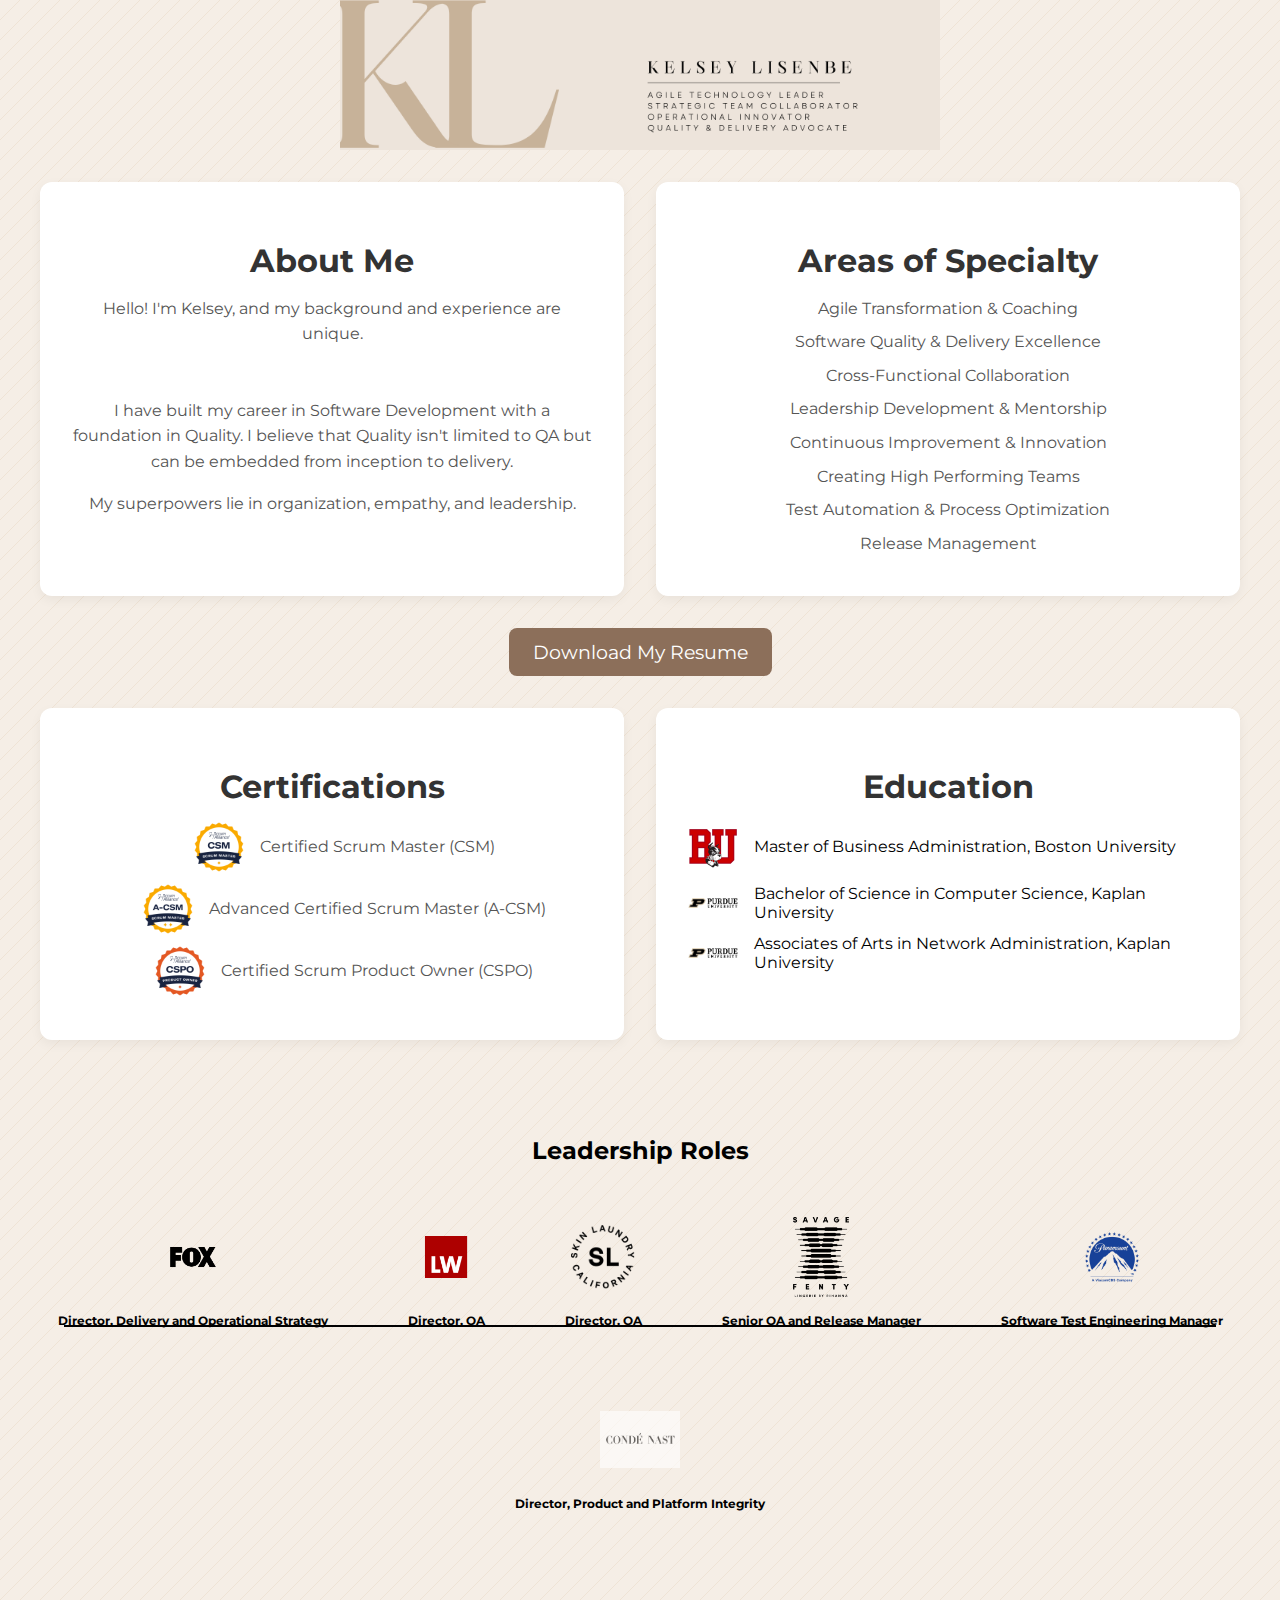
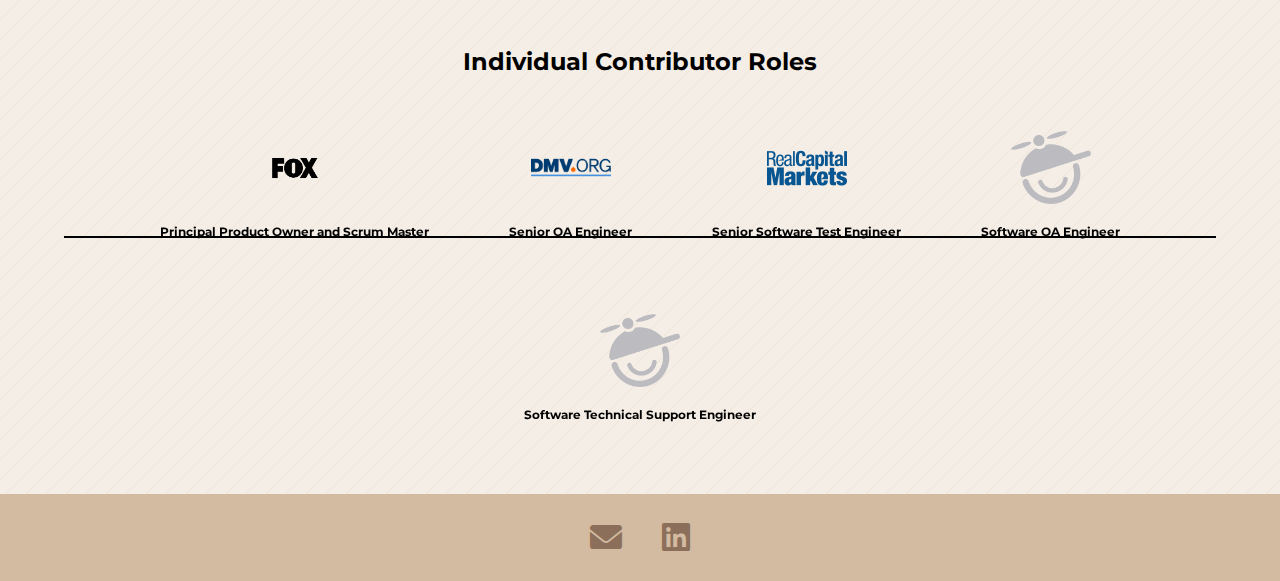
==== commit f9775940: "background update" ====
--- a/index.html
+++ b/index.html
@@ -8,249 +8,218 @@
   <link rel="preconnect" href="https://fonts.googleapis.com">
   <link rel="apple-touch-icon" sizes="180x180" href="apple-touch-icon.png">
   <link rel="stylesheet" href="https://cdnjs.cloudflare.com/ajax/libs/font-awesome/6.0.0/css/all.min.css" integrity="sha512-9usAa10IRO0HhonpyAIVpjrylPvoDwiPUiKdWk5t3PyolY1cOd4DSE0Ga+ri4AuTroPR5aQvXU9xC6qOPnzFeg==" crossorigin="anonymous" referrerpolicy="no-referrer" />
-<link rel="icon" type="image/png" sizes="32x32" href="favicon-32x32.png">
-<link rel="icon" type="image/png" sizes="16x16" href="favicon-16x16.png">
-<link rel="manifest" href="site.webmanifest">
-<link rel="preconnect" href="https://fonts.gstatic.com" crossorigin>
-<link href="https://fonts.googleapis.com/css2?family=Montserrat:wght@400;600&family=Roboto:wght@400;500&display=swap" rel="stylesheet">
-
+  <link rel="icon" type="image/png" sizes="32x32" href="favicon-32x32.png">
+  <link rel="icon" type="image/png" sizes="16x16" href="favicon-16x16.png">
+  <link rel="manifest" href="site.webmanifest">
+  <link rel="preconnect" href="https://fonts.gstatic.com" crossorigin>
+  <link href="https://fonts.googleapis.com/css2?family=Montserrat:wght@400;600&family=Roboto:wght@400;500&display=swap" rel="stylesheet">
 </head>
-<!-- Google tag (gtag.js) -->
-<script async src="https://www.googletagmanager.com/gtag/js?id=G-4K4N33G98V"></script>
-<script>
-  window.dataLayer = window.dataLayer || [];
-  function gtag(){dataLayer.push(arguments);}
-  gtag('js', new Date());
-
-  gtag('config', 'G-4K4N33G98V');
-</script>
 <body>
 
   <header>
-    <img src="images/Kelsey Lisenbe (1).png" class="banner">
-   </header>
-
-<section id="about-container">
-  <!-- Left Section: About -->
-  <div id="about">
-    <h2>About Me</h2>
-    <p>Hello! I'm Kelsey, and my background and experience are unique.</p>
-    <p>I have built my career in Software Development with a foundation in Quality. I believe that Quality isn't limited to QA but can be embedded from inception to delivery.</p>
-    <p>My superpowers lie in organization, empathy, and leadership.</p>
-    <div class="resume-container">
-      <a href="./files/Kelsey Lisenbe_Ops.pdf" download="Kelsey_Lisenbe_Resume.pdf" class="resume-button">Download Resume</a>
-    </div>
+    <img src="images/Kelsey Lisenbe (1).png" class="banner" alt="Kelsey Lisenbe Banner">
+  </header>
+  <section id="about-specialty-container">
+    <div id="about">
+      <h2>About Me</h2>
+      <p>
+        Hello! I'm Kelsey, and my background and experience are unique.
+      </p> </br>
+        <p>I have built my career in Software Development with a foundation in Quality. I believe that Quality isn't limited to QA but can be embedded from inception to delivery.
+        </p>
+        <p>
+        My superpowers lie in organization, empathy, and leadership.      </p>
+    </div>
+    <div id="specialty">
+      <h2>Areas of Specialty</h2>
+      <ul>
+       <li> Agile Transformation & Coaching</li>
+       <li>Software Quality & Delivery Excellence</li>
+       <li>Cross-Functional Collaboration</li>
+       <li>Leadership Development & Mentorship</li>
+       <li>Continuous Improvement & Innovation</li>
+       <li>Creating High Performing Teams
+        <li>Test Automation &amp; Process Optimization</li>
+        <li>Release Management</li>
+      </ul>
+    </div>
+  </section>
+  <div class="resume-container" style="text-align: center; margin-top: 2rem;">
+    <a href="your-resume.pdf" class="resume-button" download style="
+      display: inline-block;
+      padding: 0.75rem 1.5rem;
+      font-size: 1.2rem;
+      color: #ffffff;
+      background: #8C6F5A;
+      text-decoration: none;
+      border-radius: 8px;
+      transition: background 0.3s ease;
+    ">Download My Resume</a>
   </div>
-
-  <!-- Right Section: Focus Areas -->
-  <div id="focus-areas">
-    <h2>Speciailized Areas</h2>
-    <ul>
-      <li>Agile Transformation & Coaching</li>
-      <li>Software Quality & Delivery Excellence</li>
-      <li>Cross-Functional Collaboration</li>
-      <li>Leadership Development & Mentorship</li>
-      <li>Continuous Improvement & Innovation</li>
-      <li>Creating High Performing Teams</li>
-    </ul>
-  </div>
-</section>
-
-
-  <!-- Leadership Roles Timeline -->
-  <section id="timeline-leadership" class="timeline-section">
+  
+  <section id="certifications-education-container">
+    <div id="certifications">
+      <h2>Certifications</h2>
+      <ul class="certifications-list">
+        <li>
+          <img src="images/sa-csm-600.webp" alt="Certified Scrum Master (CSM) Badge" class="cert-badge">
+          Certified Scrum Master (CSM)
+        </li>
+        <li>
+          <img src="images/sa-adv_csm-600.webp" alt="Accredited Certified Scrum Master (ACSM) Badge" class="cert-badge">
+          Advanced Certified Scrum Master (A-CSM)
+        </li>
+        <li>
+          <img src="images/sa-cspo-600.webp" alt="Certified Scrum Product Owner (CSPO) Badge" class="cert-badge">
+          Certified Scrum Product Owner (CSPO)
+        </li>
+      </ul>
+    </div>
+    
+
+    
+    <div id="education">
+      <h2>Education</h2>
+      <ul>
+        <li>
+          <img src="images/Boston-U.png" alt="Boston University Logo" class="edu-logo">
+          <span>Master of Business Administration, Boston University</span>
+        </li>
+        <li>
+          <img src="images/purdue.png" alt="Kaplan University Logo" class="edu-logo">
+          <span>Bachelor of Science in Computer Science, Kaplan University</span>
+        </li>
+        <li>
+          <img src="images/purdue.png" alt="Kaplan University Logo" class="edu-logo">
+          <span>Associates of Arts in Network Administration, Kaplan University</span>
+        </li>
+      </ul>
+    </div>
+    </section>
+  <!-- Horizontal Leadership Roles Timeline -->
+  <section id="horizontal-timeline" class="timeline-section">
     <h2>Leadership Roles</h2>
-    <div class="timeline">
-
-      <div class="timeline-item">
-        <div class="timeline-icon">
+    <div class="timeline-wrapper">
+      <div class="timeline-line"></div>
+      <div class="horizontal-timeline-container">
+        
+        <div class="timeline-item">
           <img src="images/fox.png" alt="Insulet">
-        </div>
-        <div class="timeline-content">
           <h3>Director, Delivery and Operational Strategy</h3>
-          <p>Led quality initiatives for healthcare technology products and managed cross-functional teams ensuring compliance with HEDIS requirements.</p>
-        </div>
+          <div class="timeline-details">
+            <p>Led quality initiatives for healthcare technology products and managed cross-functional teams ensuring compliance with HEDIS requirements.</p>
+            <p><strong>Skills:</strong> Quality Management, Compliance, Cross-Functional Leadership</p>
+          </div>
+        </div>
+
+        <div class="timeline-item">
+          <img src="images/latham-watkins.png" alt="Latham & Watkins">
+          <h3>Director, QA</h3>
+          <div class="timeline-details">
+            <p>Managed large-scale SaaS deployments and led quality assurance strategies for legal technology systems.</p>
+            <p><strong>Skills:</strong> SaaS, QA Strategies, Project Management</p>
+          </div>
+        </div>
+
+        <div class="timeline-item">
+          <img src="images/sl.png" alt="Skin Laundry">
+          <h3>Director, QA</h3>
+          <div class="timeline-details">
+            <p>Built automated testing frameworks and optimized QA processes, improving product quality and team efficiency.</p>
+            <p><strong>Skills:</strong> Test Automation, Process Optimization, Quality Assurance</p>
+          </div>
+        </div>
+
+        <div class="timeline-item">
+          <img src="images/sxf.png" alt="Savage X Fenty">
+          <h3>Senior QA and Release Manager</h3>
+          <div class="timeline-details">
+            <p>Oversaw release management and test automation for customer-facing e-commerce platforms.</p>
+            <p><strong>Skills:</strong> Release Management, Test Automation, E-commerce</p>
+          </div>
+        </div>
+
+        <div class="timeline-item">
+          <img src="images/paramount.png" alt="Paramount">
+          <h3>Software Test Engineering Manager</h3>
+          <div class="timeline-details">
+            <p>Led cross-functional teams to deliver scalable test strategies for streaming technology and digital media.</p>
+            <p><strong>Skills:</strong> Test Strategy, Streaming Technology, Cross-Functional Collaboration</p>
+          </div>
+        </div>
+
+        <div class="timeline-item">
+          <img src="images/cn.png" alt="Condé Nast">
+          <h3>Director, Product and Platform Integrity</h3>
+          <div class="timeline-details">
+            <p>Led cross-functional teams to deliver scalable test strategies for streaming technology and digital media.</p>
+            <p><strong>Skills:</strong> Platform Integrity, Media Technology, Quality Engineering</p>
+          </div>
+        </div>
+
       </div>
-
-   
-
-      <div class="timeline-item">
-        <div class="timeline-icon">
-          <img src="images/latham-watkins.png" alt="Latham & Watkins">
-        </div>
-        <div class="timeline-content">
-          <h3>Director, QA at Latham & Watkins</h3>
-          <p>Managed large-scale SaaS deployments and led quality assurance strategies for legal technology systems.</p>
+    </div>
+  </section>
+   <section id="horizontal-timeline" class="timeline-section">
+    <h2>Individual Contributor Roles</h2>
+    <div class="timeline-wrapper">
+      <div class="timeline-line"></div>
+      <div class="horizontal-timeline-container">
+        <div class="timeline-item">
+          <img src="images/fox.png" alt="Fox">
+          <h3>Principal Product Owner and Scrum Master</h3>
+          <div class="timeline-details">
+            <p>Oversaw release management and test automation for customer-facing e-commerce platforms.</p>
+            <p><strong>Skills:</strong> Product Ownership, Scrum, Agile Methodologies</p>
+          </div>
+        </div>
+        <div class="timeline-item">
+          <img src="images/dmvorg.gif" alt="DMV.org">
+          <h3>Senior QA Engineer</h3>
+          <div class="timeline-details">
+            <p>Oversaw release management and test automation for customer-facing e-commerce platforms.</p>
+            <p><strong>Skills:</strong> Quality Assurance, Process Optimization</p>
+          </div>
+        </div>
+        <div class="timeline-item">
+          <img src="images/rcm.png" alt="Real Capital Markets">
+          <h3>Senior Software Test Engineer</h3>
+          <div class="timeline-details">
+            <p>Led cross-functional teams to deliver scalable test strategies for streaming technology and digital media.</p>
+            <p><strong>Skills:</strong> Test Strategy, Streaming Technology</p>
+          </div>
+        </div>
+        <div class="timeline-item">
+          <img src="images/mc.png" alt="MadCap Software">
+          <h3>Software QA Engineer</h3>
+          <div class="timeline-details">
+            <p>Optimized testing processes and maintained high product quality through automation.</p>
+            <p><strong>Skills:</strong> Test Automation, Quality Assurance</p>
+          </div>
+        </div>
+        <div class="timeline-item">
+          <img src="images/mc.png" alt="MadCap Software">
+          <h3>Software Technical Support Engineer</h3>
+          <div class="timeline-details">
+            <p>Provided technical support and ensured seamless software operation for clients.</p>
+            <p><strong>Skills:</strong> Technical Support, Troubleshooting</p>
+          </div>
         </div>
       </div>
-
-      <div class="timeline-item">
-        <div class="timeline-icon">
-          <img src="images/sl.png" alt="Skin Laundry">
-        </div>
-        <div class="timeline-content">
-          <h3>Director, QA at Skin Laundry</h3>
-          <p>Built automated testing frameworks and optimized QA processes, improving product quality and team efficiency.</p>
-        </div>
-      </div>
-
-      <div class="timeline-item">
-        <div class="timeline-icon">
-          <img src="images/sxf.png" alt="Savage X Fenty">
-        </div>
-        <div class="timeline-content">
-          <h3>Senior QA and Release Manager at Savage X Fenty</h3>
-          <p>Oversaw release management and test automation for customer-facing e-commerce platforms.</p>
-        </div>
-      </div>
-
-      <div class="timeline-item">
-        <div class="timeline-icon">
-          <img src="images/paramount.png" alt="Paramount">
-        </div>
-        <div class="timeline-content">
-          <h3>Software Test Engineering Manager at Paramount</h3>
-          <p>Led cross-functional teams to deliver scalable test strategies for streaming technology and digital media.</p>
-        </div>
-      </div>
-
-      <div class="timeline-item">
-        <div class="timeline-icon">
-          <img src="images/cn.png" alt="Condé Nast">
-        </div>
-        <div class="timeline-content">
-          <h3>Director, Product and Platform Integrity at Condé Nast</h3>
-          <p>Led cross-functional teams to deliver scalable test strategies for streaming technology and digital media.</p>
-        </div>
-      </div>
-
     </div>
   </section>
-
-  <!-- Individual Contributor Roles Timeline -->
-  <section id="timeline-ic" class="timeline-section">
-    <h2>Individual Contributor Roles</h2>
-    <div class="timeline">
-
-        <div class="timeline-item">
-            <div class="timeline-icon">
-              <img src="images/fox.png" alt="fox">
-            </div>
-            <div class="timeline-content">
-              <h3>Principal Product Owner and Scrum Master at Fox</h3>
-              <p>Oversaw release management and test automation for customer-facing e-commerce platforms.</p>
-            </div>
-          </div>
-
-
-      <div class="timeline-item">
-        <div class="timeline-icon">
-          <img src="images/dmvorg.gif" alt="dmv.org">
-        </div>
-        <div class="timeline-content">
-          <h3>Senior QA Engineer at DMV.org</h3>
-          <p>Oversaw release management and test automation for customer-facing e-commerce platforms.</p>
-        </div>
-      </div>
-
-      <div class="timeline-item">
-        <div class="timeline-icon">
-          <img src="images/rcm.png" alt="Real Capital Markets">
-        </div>
-        <div class="timeline-content">
-          <h3>Software Test Engineering at Real Capital Markets</h3>
-          <p>Led cross-functional teams to deliver scalable test strategies for streaming technology and digital media.</p>
-        </div>
-      </div>
-
-      <div class="timeline-item">
-        <div class="timeline-icon">
-          <img src="images/mc.png" alt="Madcap Software">
-        </div>
-        <div class="timeline-content">
-          <h3>Software QA Engineer at MadCap Software</h3>
-          <p>Led cross-functional teams to deliver scalable test strategies for streaming technology and digital media.</p>
-        </div>
-      </div>
-      
-
-      <div class="timeline-item">
-        <div class="timeline-icon">
-          <img src="images/mc.png" alt="Madcap Software">
-        </div>
-        <div class="timeline-content">
-          <h3>Software Technical Support Engineer at MadCap Software</h3>
-          <p>Led cross-functional teams to deliver scalable test strategies for streaming technology and digital media.</p>
-        </div>
-      </div>
-
-      
-
-
-    </div>
-  </section>
-
-  <section id="education-certifications" class="section">
-    <h2>Education & Certifications</h2>
-    <div class="education-certifications-container">
-        <!-- Education Section -->
-        <div class="education">
-            <h3>Education</h3>
-            <div class="item">
-                <div class="image-container">
-                    <img src="images/Boston-U.png" alt="Boston University Logo">
-                </div>
-                <div class="text-content">
-                    <h4>Master of Business Administration (MBA)</h4>
-                    <p>Boston University</p>
-                </div>
-            </div>
-            <div class="item">
-                <div class="image-container">
-                    <img src="images/purdue.png" alt="Kaplan University Logo">
-                </div>
-                <div class="text-content">
-                    <h4>Bachelor's Degree</h4>
-                    <p>Kaplan University</p>
-                </div>
-            </div>
-        </div>
-
-        <!-- Certifications Section -->
-        <div class="certification-list">
-            <h3>Certifications</h3>
-            <div class="item">
-              <div class="image-container">
-                <img src="images/acsm.png" alt="Advanced Certified Scrum Master">
-            </div class="text-content">
-                <h4>Advanced Certified Scrum Master (A-CSM)</h4>
-                <p>Scrum Alliance</p>
-            </div>
-            <div class="item">
-              <div class="image-container">
-                <img src="images/sa-cspo-600.webp" alt="Certified Product Owner">
-            </div class="text-content">
-                <h4>Certified Scrum Product Owner (CSPO)</h4>
-                <p>Scrum Alliance</p>
-            </div>
-        </div>
-    </div>
-</section>
-
-
-
-<footer>
-  <p>
-      <a href="mailto:klbrynn@gmail.com" title="Email Me">
-          <i class="fa	 fa-envelope"></i>
-      </a>
-      <a href="https://www.linkedin.com/in/kelseylisenbe" title="LinkedIn">
-          <i class="fab fa-linkedin"></i>
-      </a>
-  </p>
-</footer>
-
-
+    
+  <footer>
+    <p>
+        <a href="mailto:kblisenbe@gmail.com" title="Email Me">
+            <i class="fa	 fa-envelope"></i>
+        </a>
+        <a href="https://www.linkedin.com/in/kelseylisenbe" title="LinkedIn">
+            <i class="fab fa-linkedin"></i>
+        </a>
+    </p>
+  </footer>
+    
 
 </body>
 </html>
--- a/css/styles.css
+++ b/css/styles.css
@@ -1,453 +1,504 @@
+/* =======================================================
+   Global Reset & Base Styles
+========================================================== */
 body {
-  font-family: 'Arial', sans-serif;
-  margin: 0;
-  padding: 0;
-  background: #F5EEE6;
-  color: #5A4A42;
-  line-height: 1.6;
-  overflow-x: hidden;
-  box-sizing: border-box;
-}
-
+    font-family: 'Montserrat', sans-serif;
+    margin: 0;
+    padding: 0;
+    box-sizing: border-box;
+    background: url("data:image/svg+xml,%3Csvg%20xmlns=%22http://www.w3.org/2000/svg%22%20width=%2220%22%20height=%2220%22%3E%3Crect%20width=%2220%22%20height=%2220%22%20fill=%22%23f5eee6%22/%3E%3Cpath%20d=%22M0%2020L20%200%22%20stroke=%22%23e8d8c4%22%20stroke-width=%220.5%22/%3E%3C/svg%3E") repeat;
+
+}
+
+/* =======================================================
+   Header & Banner
+========================================================== */
 header {
+    text-align: center;
+    margin-bottom: 2rem;
+}
+.banner {
+    display: block;
+    margin: 0 auto;
+    width: 100%;
+    height: auto;
+    max-width: 600px;      /* Limit banner width on larger screens */
+}
+
+#certifications h2,
+#education h2 {
   text-align: center;
-  box-shadow: 0 2px 4px rgba(0, 0, 0, 0.1);
-  border: 1px solid #8C6F5A;
-  transition: padding 0.3s ease;
-  max-width: 75%;
-  margin: 0 auto;
-}
-
-header h1 {
-  font-family: 'Montserrat', sans-serif;
-  font-size: clamp(2.5rem, 6vw, 4rem);
-  margin: 0 0 0.5rem 0;
-  font-weight: 800;
-  letter-spacing: 1.2px;
-  line-height: 1.2;
-  color: #5A4A42;
-  transition: font-size 0.3s ease;
-}
-
-header p {
-  font-family: 'Raleway', sans-serif;
-  font-size: clamp(1rem, 2.5vw, 1.3rem);
-  margin-top: 0.5rem;
-  opacity: 0.9;
-  color: #7B6652;
-  transition: font-size 0.3s ease;
-}
-
-.banner {
-  max-width: 75%;
-  height: auto;
-  display: block;
-  margin: 0 auto;
-}
-
-section {
-  padding: 2rem 1rem;
-  max-width: 1200px;
-  margin: 0 auto;
-}
-
-h2 {
-  text-align: center;
-  font-size: 2.5rem;
-  margin-bottom: 2rem;
-  color: #8C6F5A;
-  font-weight: 900;
-}
-
+  font-size: 2rem;
+  margin-bottom: 1rem;
+  color: #333;
+}
+
+@media (max-width: 767px) {
+    .banner {
+        max-width: 90%;    /* Slightly narrower on mobile */
+    }
+}
+
+/* =======================================================
+   Timeline Section (Shared by Leadership & IC)
+========================================================== */
 .timeline-section {
-  margin-bottom: 4rem;
-}
-
-.timeline {
-  display: flex;
-  justify-content: space-between;
-  position: relative;
-  flex-wrap: wrap;
-}
-
-.timeline::before {
-  content: '';
-  position: absolute;
-  top: 50%;
-  left: 0;
-  right: 0;
-  height: 4px;
-  background: #A8907D;
-  z-index: 1;
-}
-
+    clear: both;
+    margin: 6rem 0 2rem;  /* Adjust top margin as needed */
+    text-align: center;
+}
+.timeline-wrapper {
+    position: relative;
+    padding: 2rem 0;
+    min-height: 200px; /* Ensures enough space for the timeline line */
+}
+.timeline-line {
+    position: absolute;
+    top: 140px;        /* Adjusted to appear below the timeline icons */
+    left: 5%;
+    right: 5%;
+    height: 2px;
+    background: #000;
+    z-index: 1;
+}
+.horizontal-timeline-container {
+    display: flex;
+    justify-content: center;
+    gap: 4rem;
+    position: relative;
+    z-index: 2;
+    flex-wrap: wrap;
+}
 .timeline-item {
-  position: relative;
-  width: 30%;
-  margin: 1rem 0;
-  text-align: center;
-  z-index: 2;
-  transition: transform 0.3s ease;
-}
-
-.timeline-item:hover {
-  transform: translateY(-10px);
-}
-
-.timeline-icon img {
-  width: 80px;
-  height: 80px;
-  border-radius: 50%;
-  border: 4px solid #A8907D;
-  background: #F5EEE6;
-  object-fit: contain;
-}
-
-.timeline-content {
-  background: #E8D8C4;
-  padding: 1rem;
-  border-radius: 16px;
-  box-shadow: 0 4px 12px rgba(0, 0, 0, 0.2);
-  margin-top: 1rem;
-}
-
-.timeline-content h3 {
-  margin: 0 0 0.5rem;
-  font-size: 1.8rem;
-  font-weight: 800;
-  color: #5A4A42;
-}
-
-.timeline-content p {
-  margin: 0;
-  font-size: 1rem;
-  opacity: 0.9;
-  color: #7B6652;
-}
-
-.education-section {
-  margin-top: 4rem;
-}
-
-.education-container {
-  display: flex;
-  flex-wrap: wrap;
-  justify-content: space-around;
-  gap: 2rem;
-}
-
-.education-item {
-  background: #E8D8C4;
-  border-radius: 16px;
-  box-shadow: 0 4px 12px rgba(0, 0, 0, 0.2);
-  overflow: hidden;
-  max-width: 350px;
-  text-align: center;
-  transition: transform 0.3s ease;
-}
-
-.education-item:hover {
-  transform: translateY(-10px);
-}
-
-.education-image img {
-  width: 100%;
-  height: auto;
-  object-fit: cover;
-}
-
-.education-content {
-  padding: 1rem;
-}
-
-.education-content h3 {
-  font-size: 1.8rem;
-  font-weight: 800;
-  color: #5A4A42;
-  margin: 0 0 0.5rem;
-}
-
-.education-content p {
-  margin: 0;
-  font-size: 1rem;
-  color: #7B6652;
+    display: flex;
+    flex-direction: column;
+    align-items: center;
+    position: relative;
+    cursor: pointer;
+}
+.timeline-item img {
+    width: 80px;
+    height: 80px;
+    object-fit: contain;
+    margin-bottom: 0.5rem;
+}
+.timeline-item h3 {
+    font-size: 0.75rem;
+    margin: 0.5rem 0;
+    text-align: center;
+    padding: 0 0.5rem;
+    word-wrap: break-word;
+}
+
+.timeline-item img {
+    transition: transform 0.5s ease; /* Smooth transition for the image */
+}
+
+.timeline-item:hover img {
+    transform: translateY(-5px); /* Raise the logo by 5px */
+}
+
+/* Updated Hover Effect for Centered Modal Details */
+.timeline-details {
+    position: fixed;
+    top: 50%;
+    left: 50%;
+    transform: translate(-50%, -50%) scale(0.9);
+    width: 600px;
+    max-width: 90%;
+    padding: 2.5rem;
+    background: #fff !important;  /* Force white background */
+    border: 2px solid #333;
+    box-shadow: 0 8px 24px rgba(0, 0, 0, 0.15);
+    border-radius: 12px;
+    z-index: 1001;
+    opacity: 0;
+    pointer-events: none;
+    transition: all 0.5s ease;
+    font-size: 1.1rem;
+    line-height: 1.8;
+    color: #000;
+}
+
+
+.timeline-item:hover .timeline-details {
+    opacity: 1;
+    pointer-events: auto;
+    transform: translate(-50%, -50%) scale(1);
+}
+/* Responsive Timeline */
+@media (max-width: 1024px) {
+    .timeline-line {
+        left: 2%;
+        right: 2%;
+    }
+    .horizontal-timeline-container {
+        gap: 2rem;
+    }
+    .timeline-item img {
+        width: 60px;
+        height: 60px;
+    }
+    .timeline-details {
+        width: 300px;
+        padding: 1.5rem;
+    }
+}
+@media (max-width: 768px) {
+
+    @media (max-width: 768px) {
+  /* Create a vertical line on the left side of the timeline */
+  .timeline-wrapper {
+    position: relative;
+  }
+  .timeline-wrapper::before {
+    content: "";
+    position: absolute;
+    left: 40px; /* Adjust this value as needed */
+    top: 0;
+    bottom: 0;
+    width: 2px;
+    background: #000;
+    z-index: 0;
+  }
+  
+  /* Re-arrange timeline items for a vertical layout */
+  .horizontal-timeline-container {
+    flex-direction: column;
+    align-items: flex-start;
+    gap: 1.5rem;
+    padding-left: 60px;  /* Ensure there's space for the vertical line and marker */
+  }
+  
+  .timeline-item {
+    flex-direction: row;   /* Icon on left, text on right */
+    align-items: center;
+    width: 100%;
+    padding: 0.5rem 1rem;
+    box-shadow: none;      /* Optional: remove shadow on mobile */
+    position: relative;
+    z-index: 1;
+    margin-bottom: 1.5rem;
+  }
+  
+  
+  
+  /* Adjust the timeline item logo (icon) */
+  .timeline-item img {
+    width: 50px;
+    height: 50px;
+    margin-right: 1rem;
+    margin-bottom: 0;
+    z-index: 3;
+  }
+  
+  /* Adjust the text */
+  .timeline-item h3 {
+    font-size: 1rem;
+    text-align: left;
+    margin: 0;
+    z-index: 3;
+  }
+  
+  /* Optional: Adjust modal details for mobile vertical timeline if needed */
+  .timeline-details {
+    width: 90%;
+    padding: 1rem;
+  }
+}
+
+    .timeline-line {
+        display: none;
+    }
+    .timeline-item img {
+        width: 50px;
+        height: 50px;
+    }
+    .timeline-details {
+        width: 90%;
+        padding: 1rem;
+    }
+}
+
+/* =======================================================
+   About Me & Specialty Areas Section
+========================================================== */
+#about-specialty-container {
+    display: flex;
+    gap: 2rem;
+    max-width: 1200px;
+    margin: 2rem auto;
+    padding: 0 1rem;
+}
+#about, #specialty {
+    flex: 1;
+    background: #ffffff;
+    border-radius: 12px;
+    padding: 2rem;
+    box-shadow: 0 4px 12px rgba(0,0,0,0.05);
+    transition: transform 0.3s ease, box-shadow 0.3s ease;
+    text-align: center;
+}
+#about:hover, #specialty:hover {
+    transform: translateY(-4px);
+    box-shadow: 0 8px 20px rgba(0,0,0,0.1);
+}
+#about h2, #specialty h2 {
+    font-size: 2rem;
+    margin-bottom: 1rem;
+    color: #333;
+}
+#about p, #specialty ul {
+    font-size: 1rem;
+    line-height: 1.6;
+    color: #555;
+}
+#specialty ul {
+    list-style: none;
+    padding: 0;
+    margin: 0;
+}
+#specialty li {
+    margin: 0.5rem 0;
+}
+@media (max-width: 768px) {
+    #about-specialty-container {
+        flex-direction: column;
+    }
+}
+
+/* =======================================================
+   Certifications & Education Section
+========================================================== */
+#certifications-education-container {
+    display: flex;
+    gap: 2rem;
+    max-width: 1200px;
+    margin: 2rem auto;
+    padding: 0 1rem;
+}
+#certifications, #education {
+    flex: 1;
+    background: #ffffff;
+    border-radius: 12px;
+    padding: 2rem;
+    box-shadow: 0 4px 12px rgba(0,0,0,0.05);
+    transition: transform 0.3s ease, box-shadow 0.3s ease;
+}
+#certifications:hover, #education:hover {
+    transform: translateY(-4px);
+    box-shadow: 0 8px 20px rgba(0,0,0,0.1);
+}
+#certifications h2, #education h2 {
+    font-size: 2rem;
+    margin-bottom: 1rem;
+    color: #333;
+}
+#certifications ul, #education ul {
+    list-style: none;
+    padding: 0;
+    margin: 0;
+}
+#certifications li {
+    font-size: 1rem;
+    line-height: 1.6;
+    color: #555;
+    margin-bottom: 0.75rem;
+    padding-left: 1.5rem;
+}
+
+/* Badge List within Certifications (if used) */
+.certifications-list {
+    list-style: none;
+    padding: 0;
+    margin: 0;
+}
+.certifications-list li {
+    font-size: 1rem;
+    line-height: 1.6;
+    color: #555;
+    margin-bottom: 1rem;
+    display: flex;
+    align-items: center;
+    justify-content: center;
+}
+.cert-badge {
+    width: 50px;
+    height: auto;
+    margin-right: 1rem;
+}
+
+/* Education List Items with Left-Aligned Images */
+#education li {
+    display: flex;
+    align-items: center;
+    margin-bottom: 0.75rem;
+}
+.edu-logo {
+    width: 50px;
+    height: auto;
+    margin-right: 1rem;
+}
+@media (max-width: 768px) {
+    #certifications-education-container {
+        flex-direction: column;
+    }
+}
+
+/* =======================================================
+   Individual Contributor Timeline (ID: timeline-ic)
+========================================================== */
+  /* Optionally, add extra bottom padding to the container to create more space */
+  #timeline-ic .horizontal-timeline-container {
+    padding-bottom: 2rem;
+  }
+  
+
+#timeline-ic .timeline {
+    display: flex;
+    justify-content: center;
+    gap: 2rem;
+    flex-wrap: wrap;
+    margin-top: 2rem;
+    top: 200px; 
+}
+#timeline-ic .timeline-item {
+    display: flex;
+    flex-direction: column;
+    align-items: center;
+    width: 220px;  /* Adjust as needed */
+    text-align: center;
+    padding: 1rem;
+    transition: transform 0.3s ease;
+}
+#timeline-ic .timeline-item:hover {
+    transform: translateY(-4px);
+}
+#timeline-ic .timeline-icon img {
+    width: 80px;
+    height: 80px;
+    object-fit: contain;
+    margin-bottom: 0.5rem;
+}
+#timeline-ic .timeline-content h3 {
+    font-size: 0.9rem;
+    margin: 0.5rem 0;
+    color: #333;
+}
+#timeline-ic .timeline-content p {
+    font-size: 0.8rem;
+    margin: 0;
+    color: #555;
+}
+@media (max-width: 768px) {
+    #timeline-ic .timeline {
+        flex-direction: column;
+        align-items: center;
+        gap: 1.5rem;
+    }
+    #timeline-ic .timeline-item {
+        width: 90%;
+        flex-direction: row;
+        align-items: center;
+        text-align: left;
+    }
+    #timeline-ic .timeline-icon img {
+        width: 50px;
+        height: 50px;
+        margin-right: 1rem;
+        margin-bottom: 0;
+    }
+    #timeline-ic .timeline-content h3 {
+        font-size: 1rem;
+        margin: 0;
+    }
+    #timeline-ic .timeline-content p {
+        font-size: 0.9rem;
+    }
 }
 
 footer {
-  text-align: center;
-  padding: 1rem 0;
-  background: #D2BBA0;
-}
-
-footer .fa {
-  font-size: 2rem; /* Adjust this size as needed */
-  margin: 0 1rem; /* Add spacing around the icons */
-}
-
-footer .fab {
-  font-size: 2rem; /* Adjust this size as needed */
-  margin: 0 1rem; /* Add spacing around the icons */
-}
-
-footer a {
-  color: #8C6F5A;
-  text-decoration: none;
-  font-weight: 600;
-  transition: color 0.3s ease;
-}
-
-footer a:hover {
-  color: #A8907D;
-}
-
-.item {
-  display: flex;
-  align-items: center;
-  justify-content: space-between;
-  position: relative;
-  padding: 1rem;
-  background-color: #E8D8C4;
-  border-radius: 8px;
-  box-shadow: 0 2px 4px rgba(0, 0, 0, 0.2);
-  margin-bottom: 1.5rem;
-}
-
-.item h4 {
-  margin-bottom: 0.5rem;
-  font-weight: 600;
-  color: #5A4A42;
-}
-
-.item p {
-  margin: 0;
-  color: #7B6652;
-}
-
-.image-container {
-  width: 60px;
-  height: 60px;
-  border-radius: 50%;
-  overflow: hidden;
-  transform: rotate(5deg);
-  box-shadow: 0 2px 4px rgba(0, 0, 0, 0.2);
-  flex-shrink: 0;
-}
-
-.image-container img {
-  width: 100%;
-  height: 100%;
-  object-fit: contain;
-  background: white;
-}
-
-@media (max-width: 768px) {
+    background-color: #D2BBA0;
+    padding: 1.5rem 0;
+    text-align: center;
+  }
+  
+  footer p {
+    margin: 0;
+  }
+  
+  footer a {
+    color: #8C6F5A;
+    font-size: 2rem;
+    margin: 0 1rem;
+    text-decoration: none;
+    transition: color 0.3s ease, transform 0.3s ease;
+  }
+  
+  footer a:hover {
+    color: #A8907D;
+    transform: translateY(-2px);
+  }
+  
+
+  @media (max-width: 768px) {
+    /* Create a vertical line on the left side of the timeline */
+    .timeline-wrapper {
+      position: relative;
+    }
+    .timeline-wrapper::before {
+      content: "";
+      position: absolute;
+      left: 40px; /* Adjust this value as needed */
+      top: 0;
+      bottom: 0;
+      width: 2px;
+      background: #000;
+      z-index: 0;
+    }
     
-  .banner {
-    max-width: 100%;
-    }
-  
-    #about-container {
+    /* Re-arrange timeline items for a vertical layout */
+    .horizontal-timeline-container {
       flex-direction: column;
-      gap: 2rem;
-    }
-  
-    #about, #focus-areas {
-      padding: 1.5rem;
-      text-align: center;
-      align-self: center;
-    }
-  
-    #about h2, #focus-areas h2 {
-      font-size: 2rem;
-    }
-  
-    #focus-areas ul {
-      display: inline-block;
-      text-align: center;
-    }
-  
-    #focus-areas li {
+      align-items: flex-start;
+      gap: 1.5rem;
+      padding-left: 60px;  /* Ensure there's space for the vertical line and marker */
+    }
+    
+    .timeline-item {
+      flex-direction: row;   /* Icon on left, text on right */
+      align-items: center;
+      width: 100%;
+      padding: 0.5rem 1rem;
+      box-shadow: none;      /* Optional: remove shadow on mobile */
+      position: relative;
+      z-index: 1;
+      margin-bottom: 1.5rem;
+    }
+    
+  
+    
+    /* Adjust the timeline item logo (icon) */
+    .timeline-item img {
+      width: 50px;
+      height: 50px;
+      margin-right: 1rem;
+      margin-bottom: 0;
+      z-index: 3;
+    }
+    
+    /* Adjust the text */
+    .timeline-item h3 {
       font-size: 1rem;
-    }
-    .resume-button {
-      font-size: 1rem;
-      padding: 0.5rem 1rem;
-    }
-
-    footer .fa .fab{
-        font-size: 1.5rem; /* Slightly smaller on mobile for better fit */
-      }
-
-  header{
-    max-width: 78%;
-  }
-
-
-  }
-  
-
-  .timeline {
-    flex-direction: column;
-    gap: 1.5rem;
-  }
-
-  .timeline::before {
-    left: 50%;
-    right: auto;
-    height: calc(100% - 2rem);
-    width: 4px;
-    transform: translateX(-50%);
-    top: 0;
-  }
-
-  .timeline-item {
-    width: 100%;
-  }
-
-  .timeline-icon img {
-    width: 70px;
-    height: 70px;
-  }
-
-
-
-.education-certifications-container {
-  display: flex;
-  flex-wrap: wrap;
-  gap: 2rem;
-  justify-content: center;
-}
-
-.education, .certification-list {
-  flex: 1;
-  min-width: 300px;
-}
-
-.item {
-  display: flex;
-  align-items: center;
-  gap: 1rem;
-  background: #E8D8C4;
-  padding: 1rem;
-  border-radius: 12px;
-  box-shadow: 0 4px 8px rgba(0, 0, 0, 0.2);
-  margin-bottom: 1.5rem;
-}
-
-.image-container {
-  width: 60px;
-  height: 60px;
-  border-radius: 50%;
-  overflow: hidden;
-}
-
-.image-container img {
-  width: 100%;
-  height: 100%;
-  object-fit: contain;
-}
-
-.text-content {
-  flex: 1;
-}
-
-.resume-container {
-  text-align: center;
-  /* Center the button */
-  margin-top: 2rem;
-  /* Add some space above the button */
-}
-
-.resume-button {
-  display: inline-block;
-  padding: 1rem 2rem;
-  background-color: #5AB1BB;
-  color: white;
-  text-decoration: none;
-  border-radius: 8px;
-  font-weight: 600;
-  transition: background-color 0.3s ease, transform 0.2s ease;
-  box-shadow: 0 4px 8px rgba(0, 0, 0, 0.2);
-}
-
-/* About & Focus Areas Layout */
-#about-container {
-  display: flex;
-  justify-content: space-between;
-  align-items: flex-start;
-  gap: 4rem;
-  padding: 4rem 1rem;
-  max-width: 1200px;
-  margin: 0 auto;
-}
-
-#about, #focus-areas {
-  flex: 1;
-  background: #E8D8C4;
-  padding: 2rem;
-  border-radius: 16px;
-  box-shadow: 0 4px 12px rgba(0, 0, 0, 0.2);
-  transition: transform 0.3s ease;
-}
-
-#about h2, #focus-areas h2 {
-  font-size: 2.5rem;
-  color: #5A4A42;
-  margin-bottom: 1.5rem;
-  text-align: center;
-}
-
-#about p {
-  font-size: 1rem;
-  line-height: 1.8;
-  color: #7B6652;
-}
-
-#focus-areas ul {
-  list-style: none;
-  padding: 0;
-}
-
-#focus-areas li {
-  font-size: 1.2rem;
-  margin-bottom: 0.8rem;
-  color: #7B6652;
-  position: relative;
-  padding-left: 1.5rem;
-}
-
-#focus-areas li::before {
-  content: "✓";
-  position: absolute;
-  left: 0;
-  color: #A8907D;
-  font-weight: bold;
-}
-
-.resume-container {
-  margin-top: 2rem;
-  text-align: center;
-}
-
-.resume-button {
-  display: inline-block;
-  padding: 0.75rem 1.5rem;
-  font-size: 1.2rem;
-  color: #F5EEE6;
-  background: #8C6F5A;
-  text-decoration: none;
-  border-radius: 8px;
-  transition: background 0.3s ease;
-}
-
-.resume-button:hover {
-  background: #A8907D;
-}
-
-/* Responsive Layout */
-@media (max-width: 768px) {
-  #about-container {
-    flex-direction: column;
-    gap: 2rem;
-  }
-}
+      text-align: left;
+      margin: 0;
+      z-index: 3;
+    }
+    
+    /* Optional: Adjust modal details for mobile vertical timeline if needed */
+    .timeline-details {
+      width: 90%;
+      padding: 1rem;
+    }
+  }
+  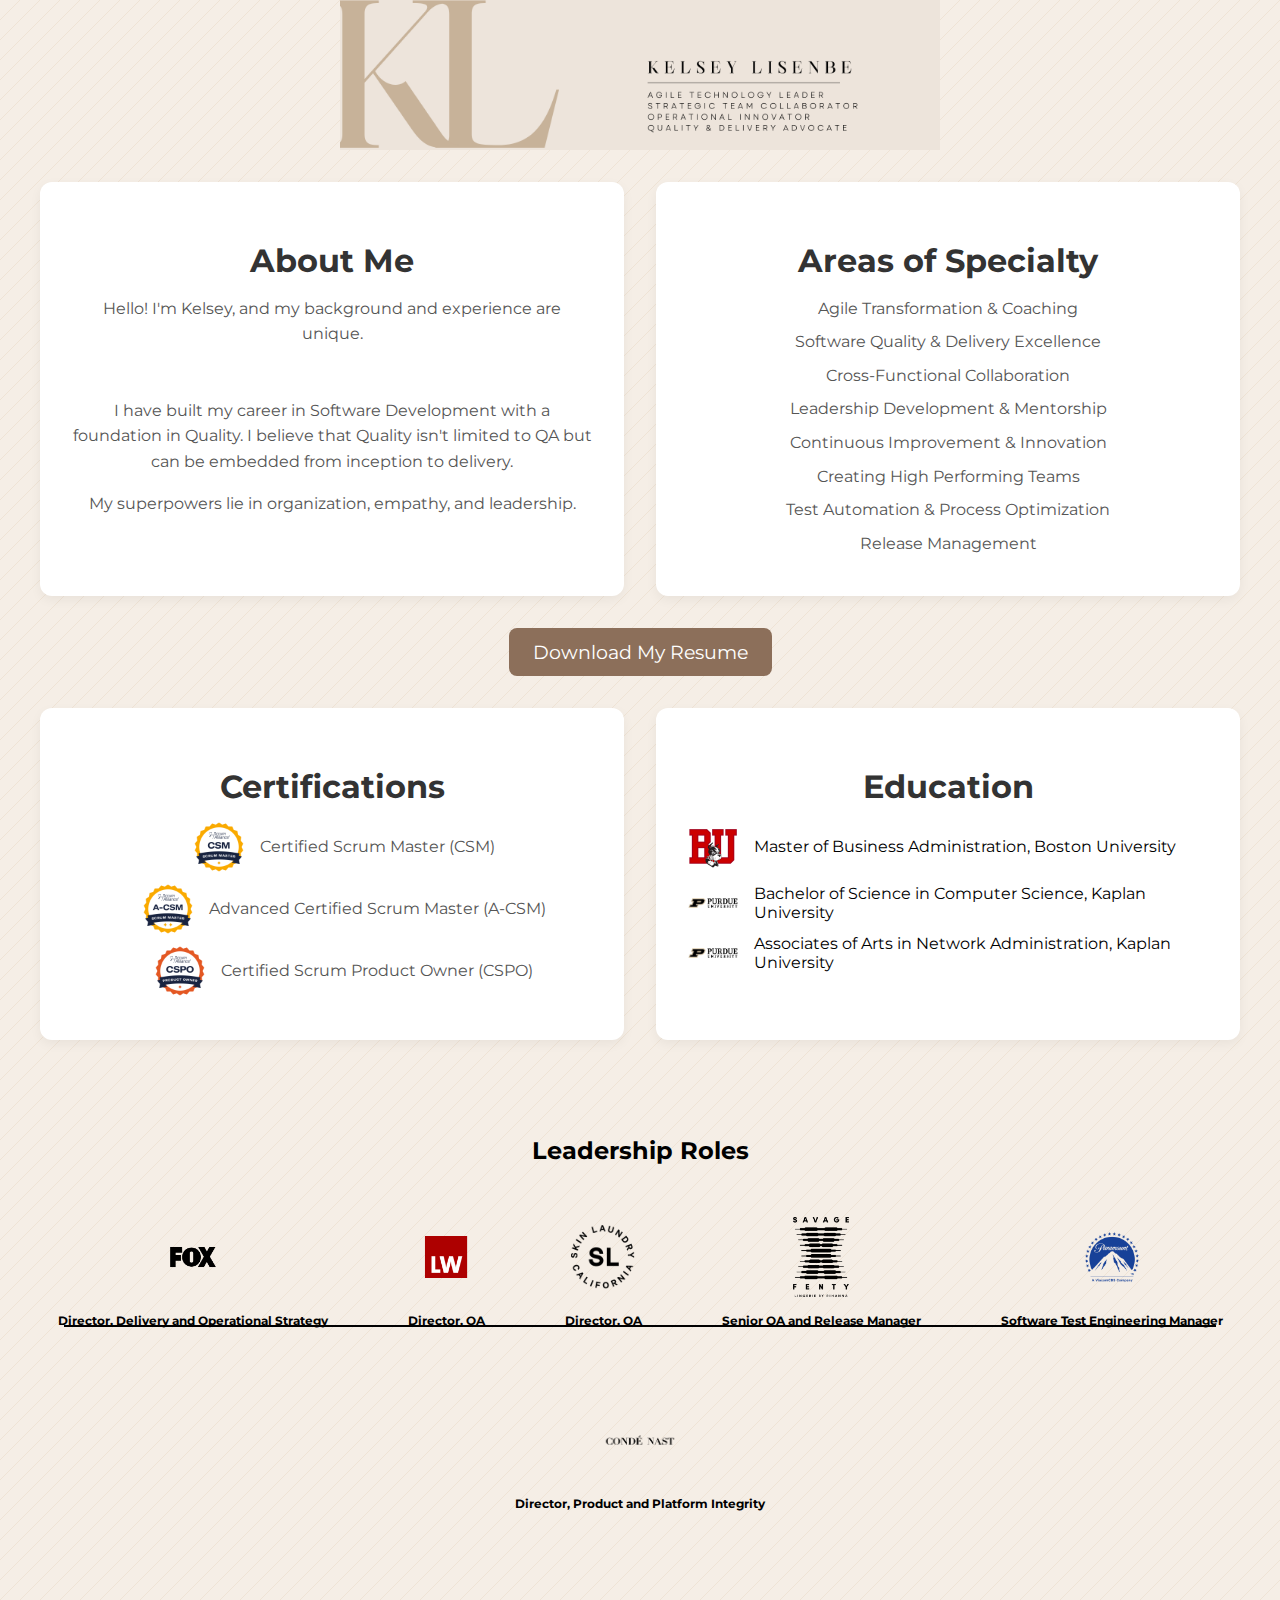
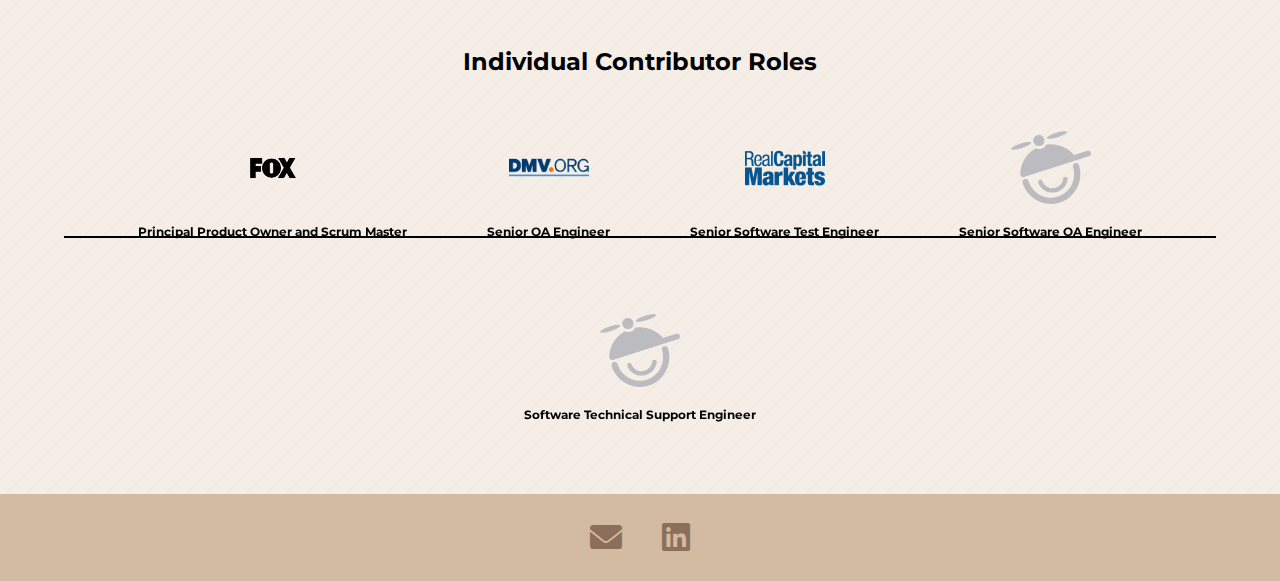
==== commit 2de1ae56: "image and text updates" ====
--- a/index.html
+++ b/index.html
@@ -191,7 +191,7 @@
         </div>
         <div class="timeline-item">
           <img src="images/mc.png" alt="MadCap Software">
-          <h3>Software QA Engineer</h3>
+          <h3>Senior Software QA Engineer</h3>
           <div class="timeline-details">
             <p>Optimized testing processes and maintained high product quality through automation.</p>
             <p><strong>Skills:</strong> Test Automation, Quality Assurance</p>
@@ -202,7 +202,7 @@
           <h3>Software Technical Support Engineer</h3>
           <div class="timeline-details">
             <p>Provided technical support and ensured seamless software operation for clients.</p>
-            <p><strong>Skills:</strong> Technical Support, Troubleshooting</p>
+            <p><strong>Skills:</strong> Web and Application Troubleshooting, Customer Support Satisfaction, .NET, SQL, HTML5, Javascript</p>
           </div>
         </div>
       </div>
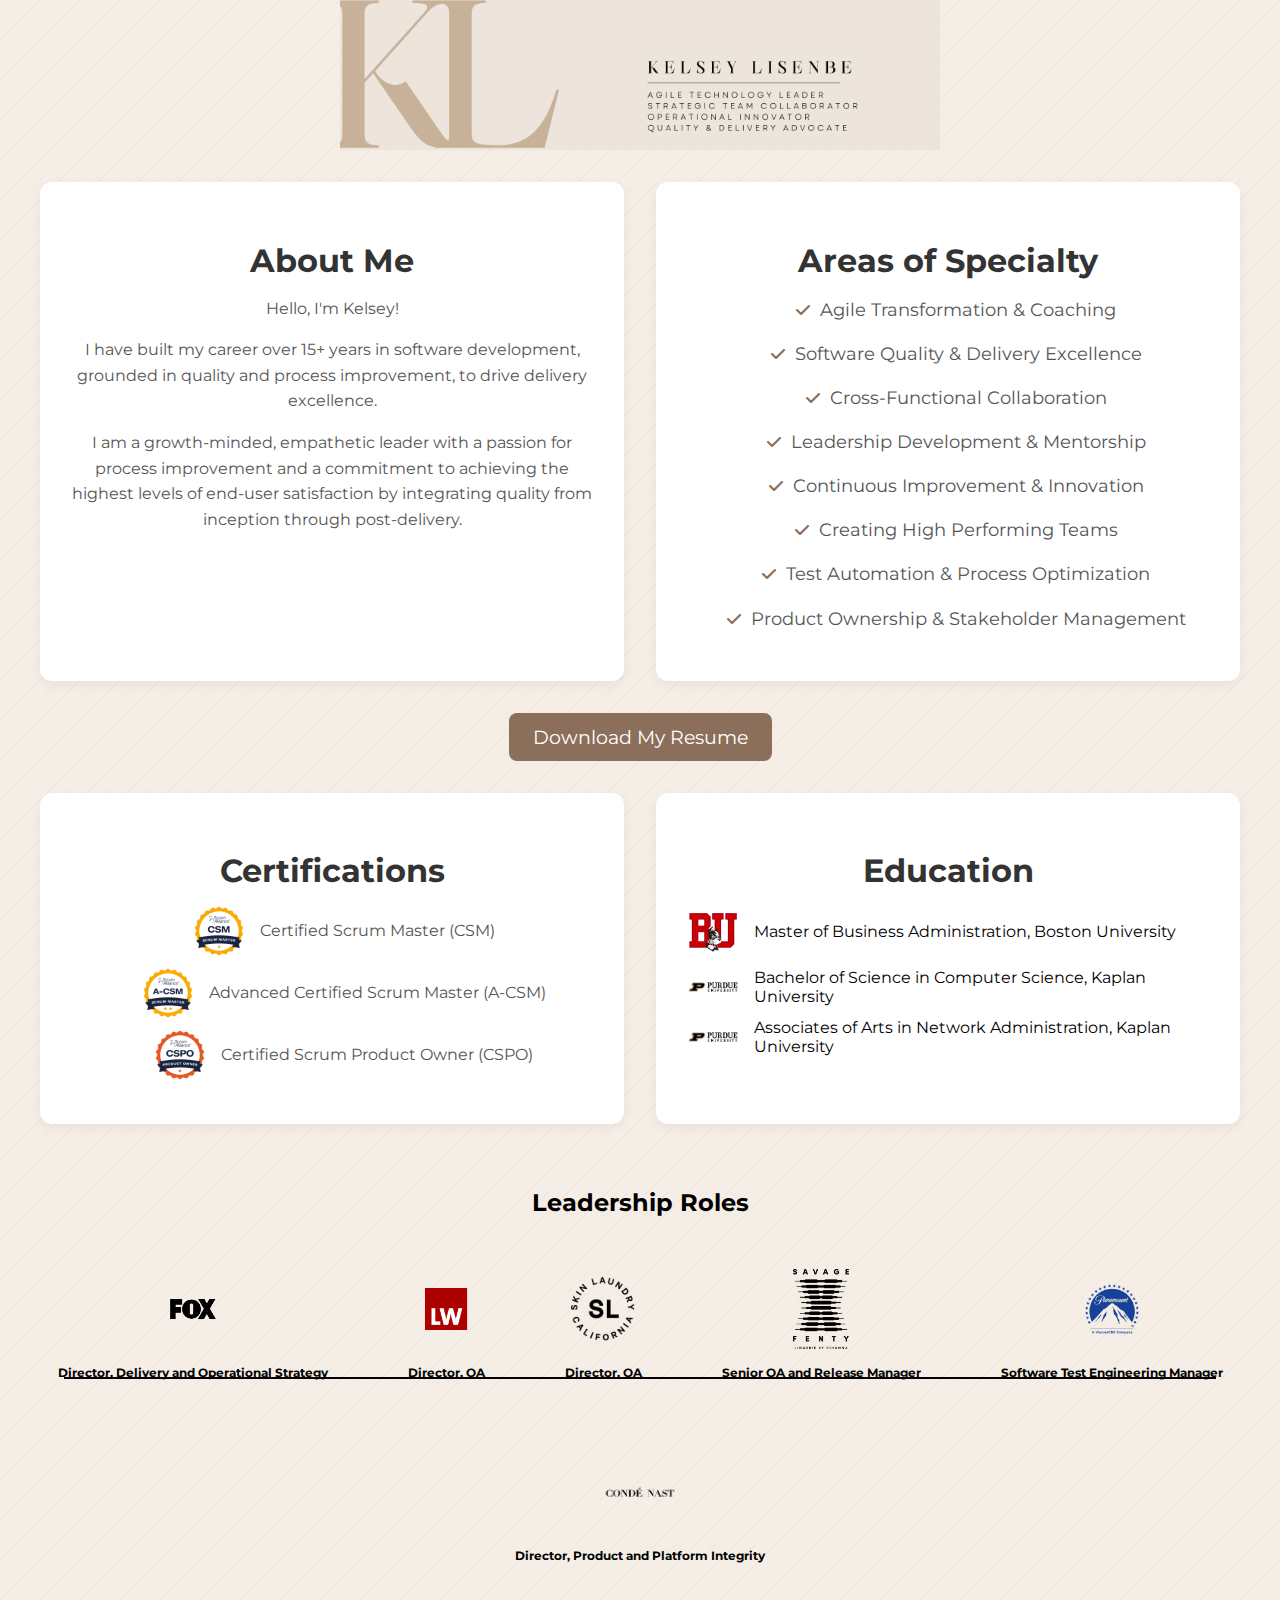
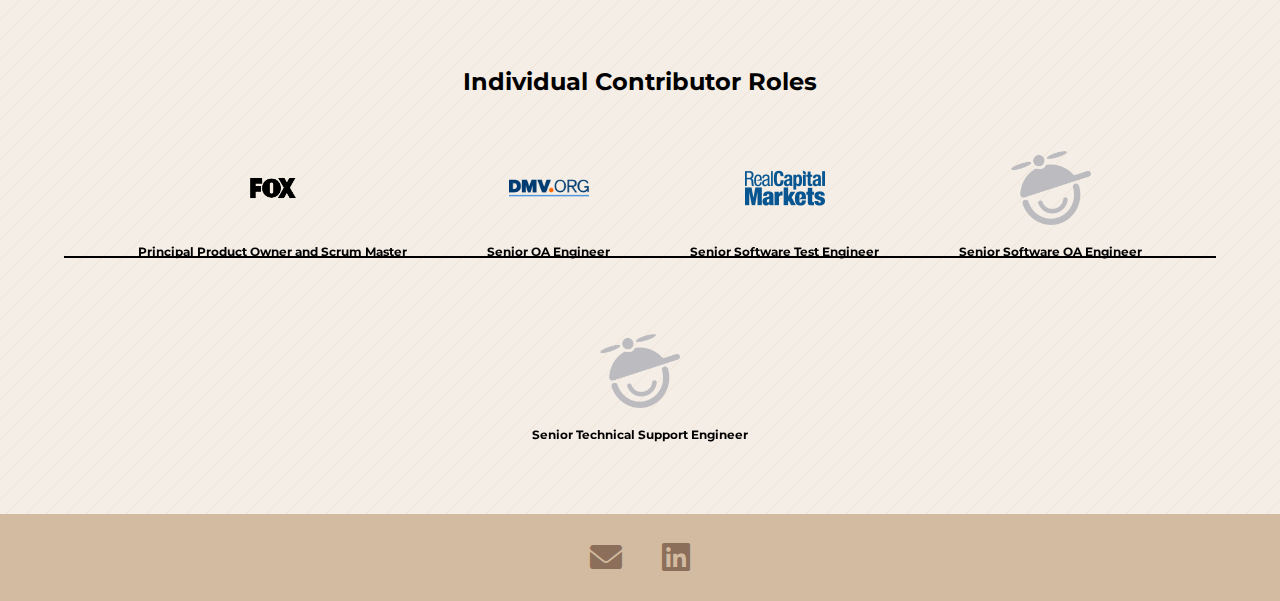
==== commit 75a8def4: "content updates, minor styling" ====
--- a/index.html
+++ b/index.html
@@ -22,25 +22,21 @@
   <section id="about-specialty-container">
     <div id="about">
       <h2>About Me</h2>
-      <p>
-        Hello! I'm Kelsey, and my background and experience are unique.
-      </p> </br>
-        <p>I have built my career in Software Development with a foundation in Quality. I believe that Quality isn't limited to QA but can be embedded from inception to delivery.
-        </p>
-        <p>
-        My superpowers lie in organization, empathy, and leadership.      </p>
+      <p> Hello, I'm Kelsey! </p>
+      <p>  I have built my career over 15+ years in software development, grounded in quality and process improvement, to drive delivery excellence.</p>
+        <p>I am a growth-minded, empathetic leader with a passion for process improvement and a commitment to achieving the highest levels of end-user satisfaction by integrating quality from inception through post-delivery.</p>
     </div>
     <div id="specialty">
       <h2>Areas of Specialty</h2>
       <ul>
-       <li> Agile Transformation & Coaching</li>
+       <li>Agile Transformation & Coaching</li>
        <li>Software Quality & Delivery Excellence</li>
        <li>Cross-Functional Collaboration</li>
        <li>Leadership Development & Mentorship</li>
        <li>Continuous Improvement & Innovation</li>
-       <li>Creating High Performing Teams
+       <li>Creating High Performing Teams </li>
         <li>Test Automation &amp; Process Optimization</li>
-        <li>Release Management</li>
+        <li>Product Ownership & Stakeholder Management</li>
       </ul>
     </div>
   </section>
@@ -76,8 +72,6 @@
       </ul>
     </div>
     
-
-    
     <div id="education">
       <h2>Education</h2>
       <ul>
@@ -116,7 +110,7 @@
           <img src="images/latham-watkins.png" alt="Latham & Watkins">
           <h3>Director, QA</h3>
           <div class="timeline-details">
-            <p>Managed large-scale SaaS deployments and led quality assurance strategies for legal technology systems.</p>
+            <p> Transformed a team of Manual QA analysts to hybrid engineers supporting large-scale SaaS legal technology systems.</p>
             <p><strong>Skills:</strong> SaaS, QA Strategies, Project Management</p>
           </div>
         </div>
@@ -164,6 +158,8 @@
     <h2>Individual Contributor Roles</h2>
     <div class="timeline-wrapper">
       <div class="timeline-line"></div>
+
+
       <div class="horizontal-timeline-container">
         <div class="timeline-item">
           <img src="images/fox.png" alt="Fox">
@@ -199,10 +195,12 @@
         </div>
         <div class="timeline-item">
           <img src="images/mc.png" alt="MadCap Software">
-          <h3>Software Technical Support Engineer</h3>
-          <div class="timeline-details">
-            <p>Provided technical support and ensured seamless software operation for clients.</p>
-            <p><strong>Skills:</strong> Web and Application Troubleshooting, Customer Support Satisfaction, .NET, SQL, HTML5, Javascript</p>
+          <h3>Senior Technical Support Engineer</h3>
+          <div class="timeline-details">
+            <p>Provided technical support and ensured seamless software operation for clients.
+          </br> Oversaw team workload and resolved high-priority support escalations.</p>
+            <p><strong>Skills:</strong> Web and Application Troubleshooting, Customer Support, Web Deployment Processes</p>
+            <p><strong>Technical Stack:</strong> .NET, SQL, HTML5, CSS, JavaScript, Git, TFS, Subversion, Perforce</p>
           </div>
         </div>
       </div>
--- a/css/styles.css
+++ b/css/styles.css
@@ -33,18 +33,14 @@
   color: #333;
 }
 
-@media (max-width: 767px) {
-    .banner {
-        max-width: 90%;    /* Slightly narrower on mobile */
-    }
-}
+
 
 /* =======================================================
    Timeline Section (Shared by Leadership & IC)
 ========================================================== */
 .timeline-section {
     clear: both;
-    margin: 6rem 0 2rem;  /* Adjust top margin as needed */
+    margin: 4rem 0 2rem;  /* Adjust top margin as needed */
     text-align: center;
 }
 .timeline-wrapper {
@@ -253,14 +249,47 @@
     line-height: 1.6;
     color: #555;
 }
+
+#specialty li {
+    margin: 0.5rem 0;
+}
 #specialty ul {
     list-style: none;
     padding: 0;
     margin: 0;
-}
-#specialty li {
-    margin: 0.5rem 0;
-}
+  }
+  
+  #specialty ul li {
+    position: relative;
+    padding-left: 1rem; /* Reduced padding to bring text closer */
+    margin-bottom: 1rem;
+    color: #555;
+    font-size: 1.1rem;
+    line-height: 1.6;
+    transition: background-color 0.3s ease, transform 0.3s ease;
+  }
+  
+  #specialty ul li::before {
+    content: "\f00c"; /* check icon */
+    font-family: "Font Awesome 5 Free";
+    font-weight: 900;
+    padding-right: 10px;
+    left: 0; /* or adjust to 0.2rem if you need a tiny bit of spacing */
+    top: 50%;
+    transform: translateY(-50%);
+    color: #8C6F5A;
+    font-size: 1rem;
+  }
+  
+  
+  /* Optional hover effect */
+  #specialty ul li:hover {
+    background-color: #E8D8C4; /* subtle highlight color */
+    transform: translateX(5px);
+  }
+  
+
+
 @media (max-width: 768px) {
     #about-specialty-container {
         flex-direction: column;
